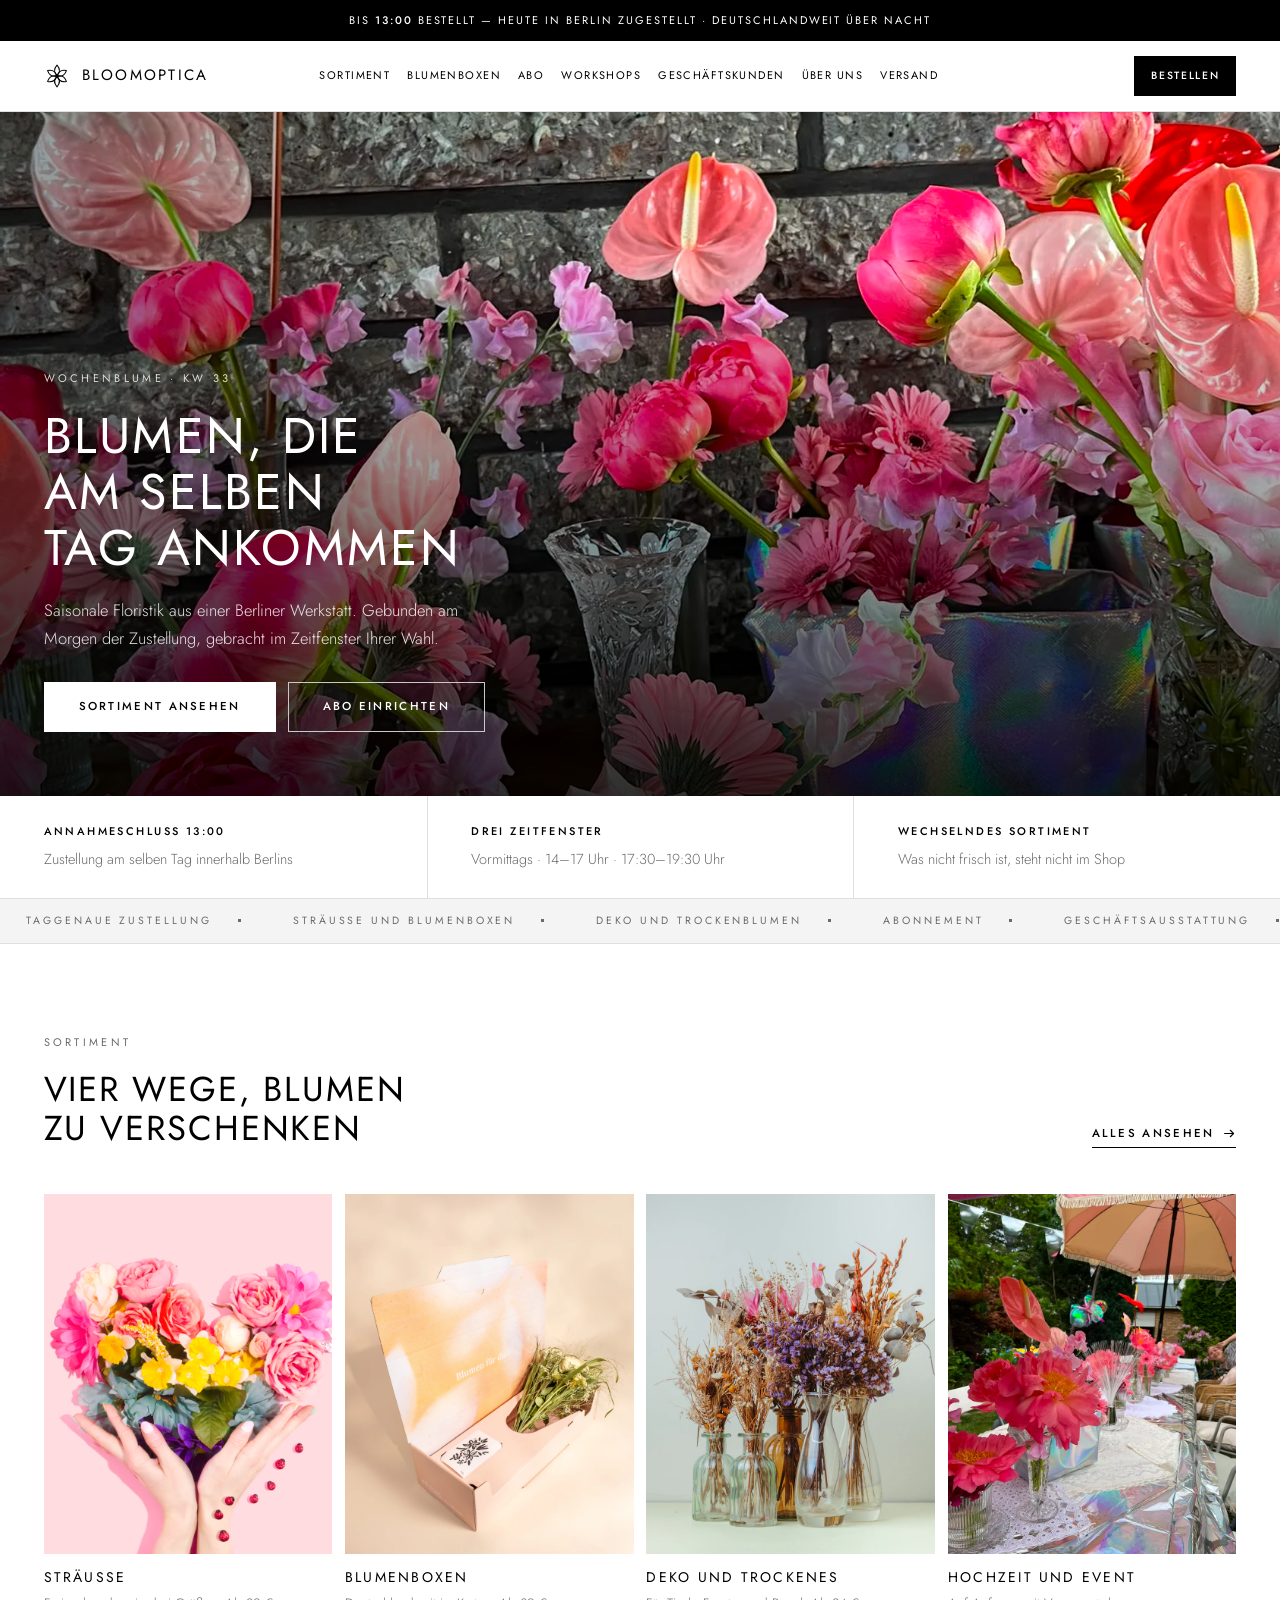
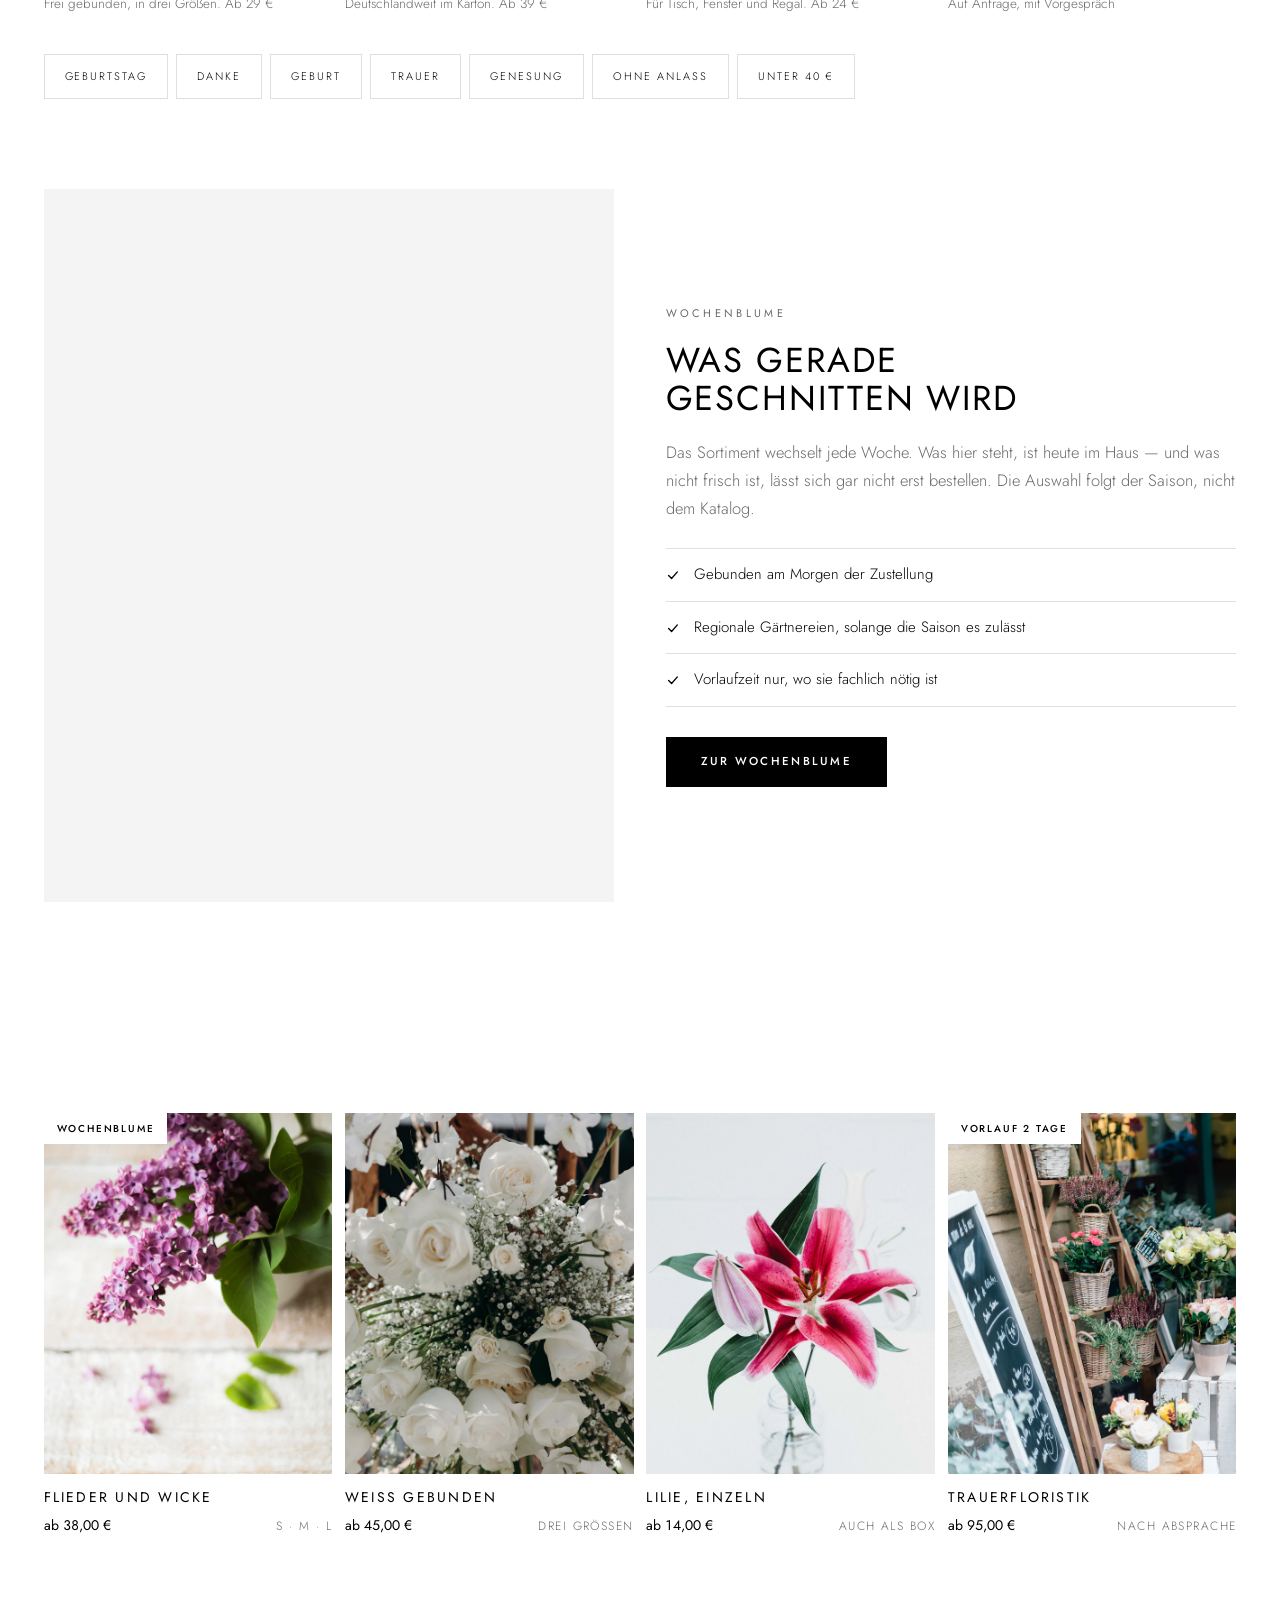
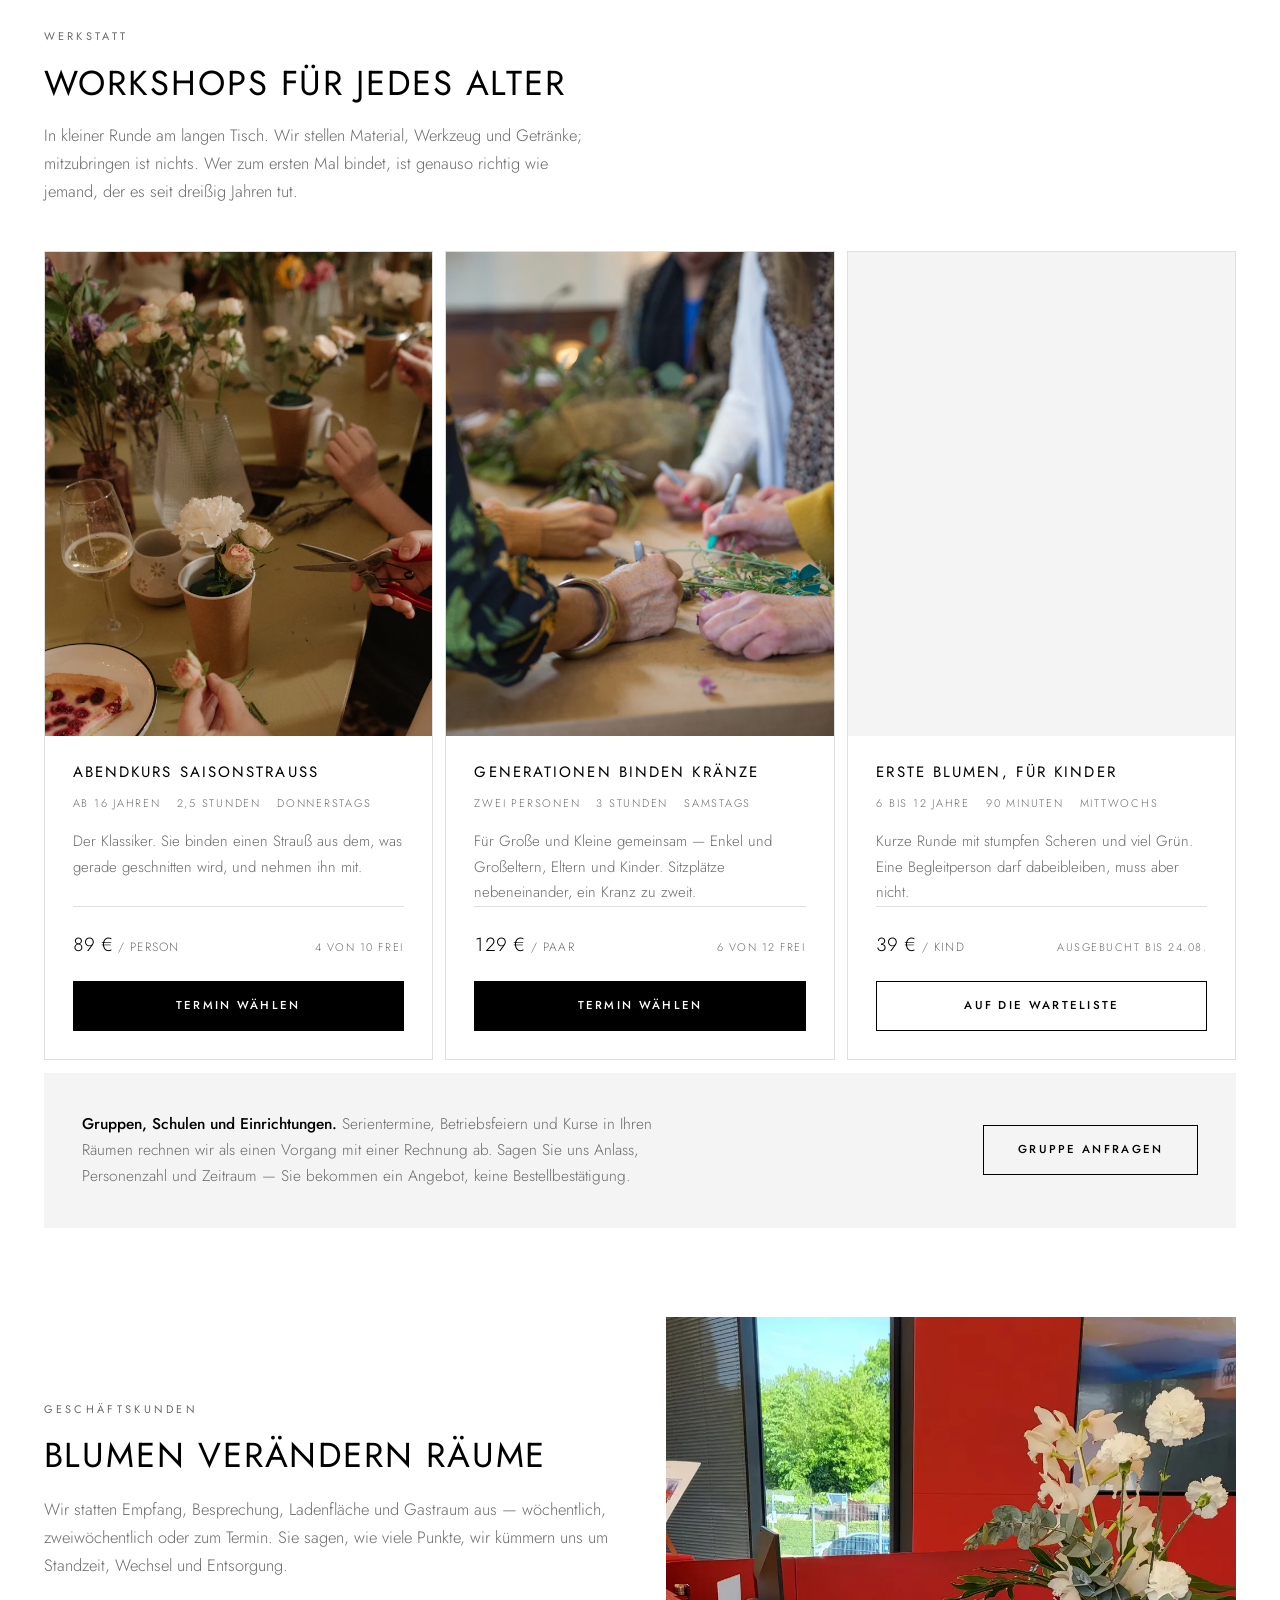
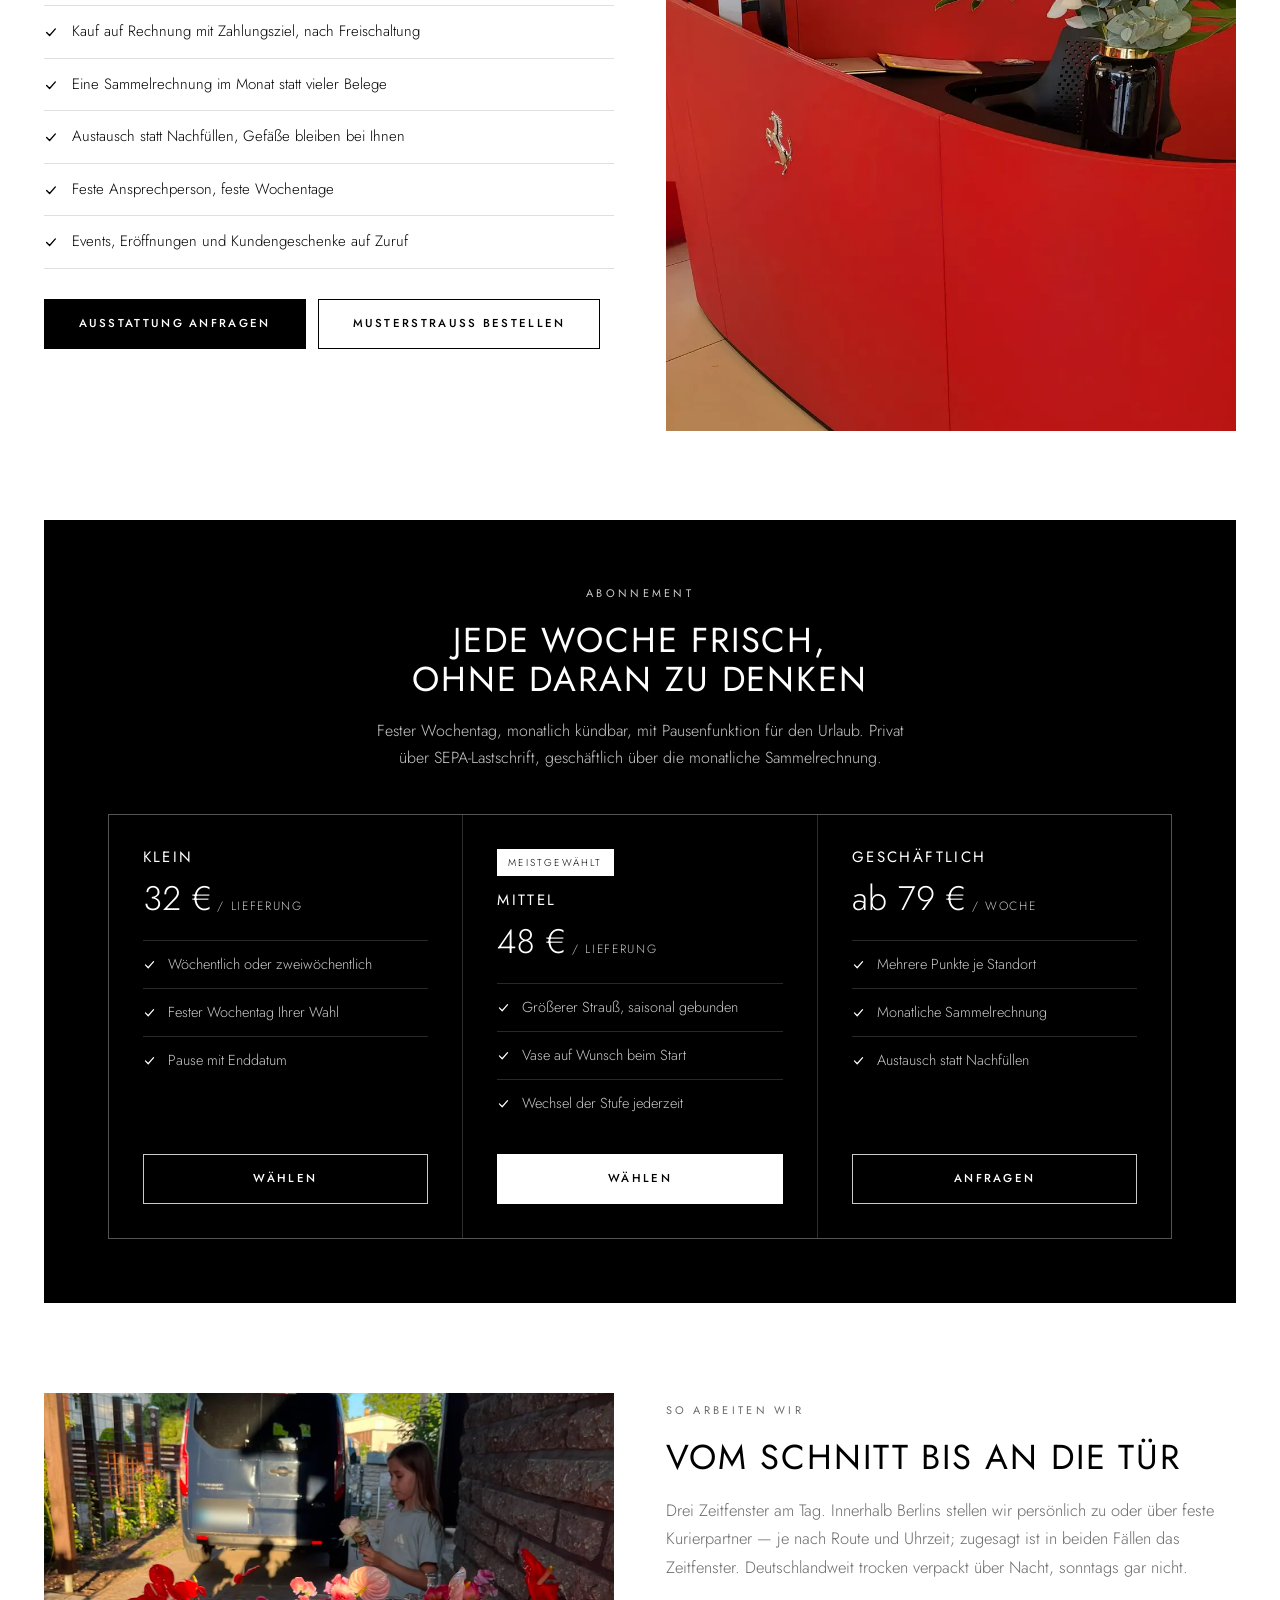
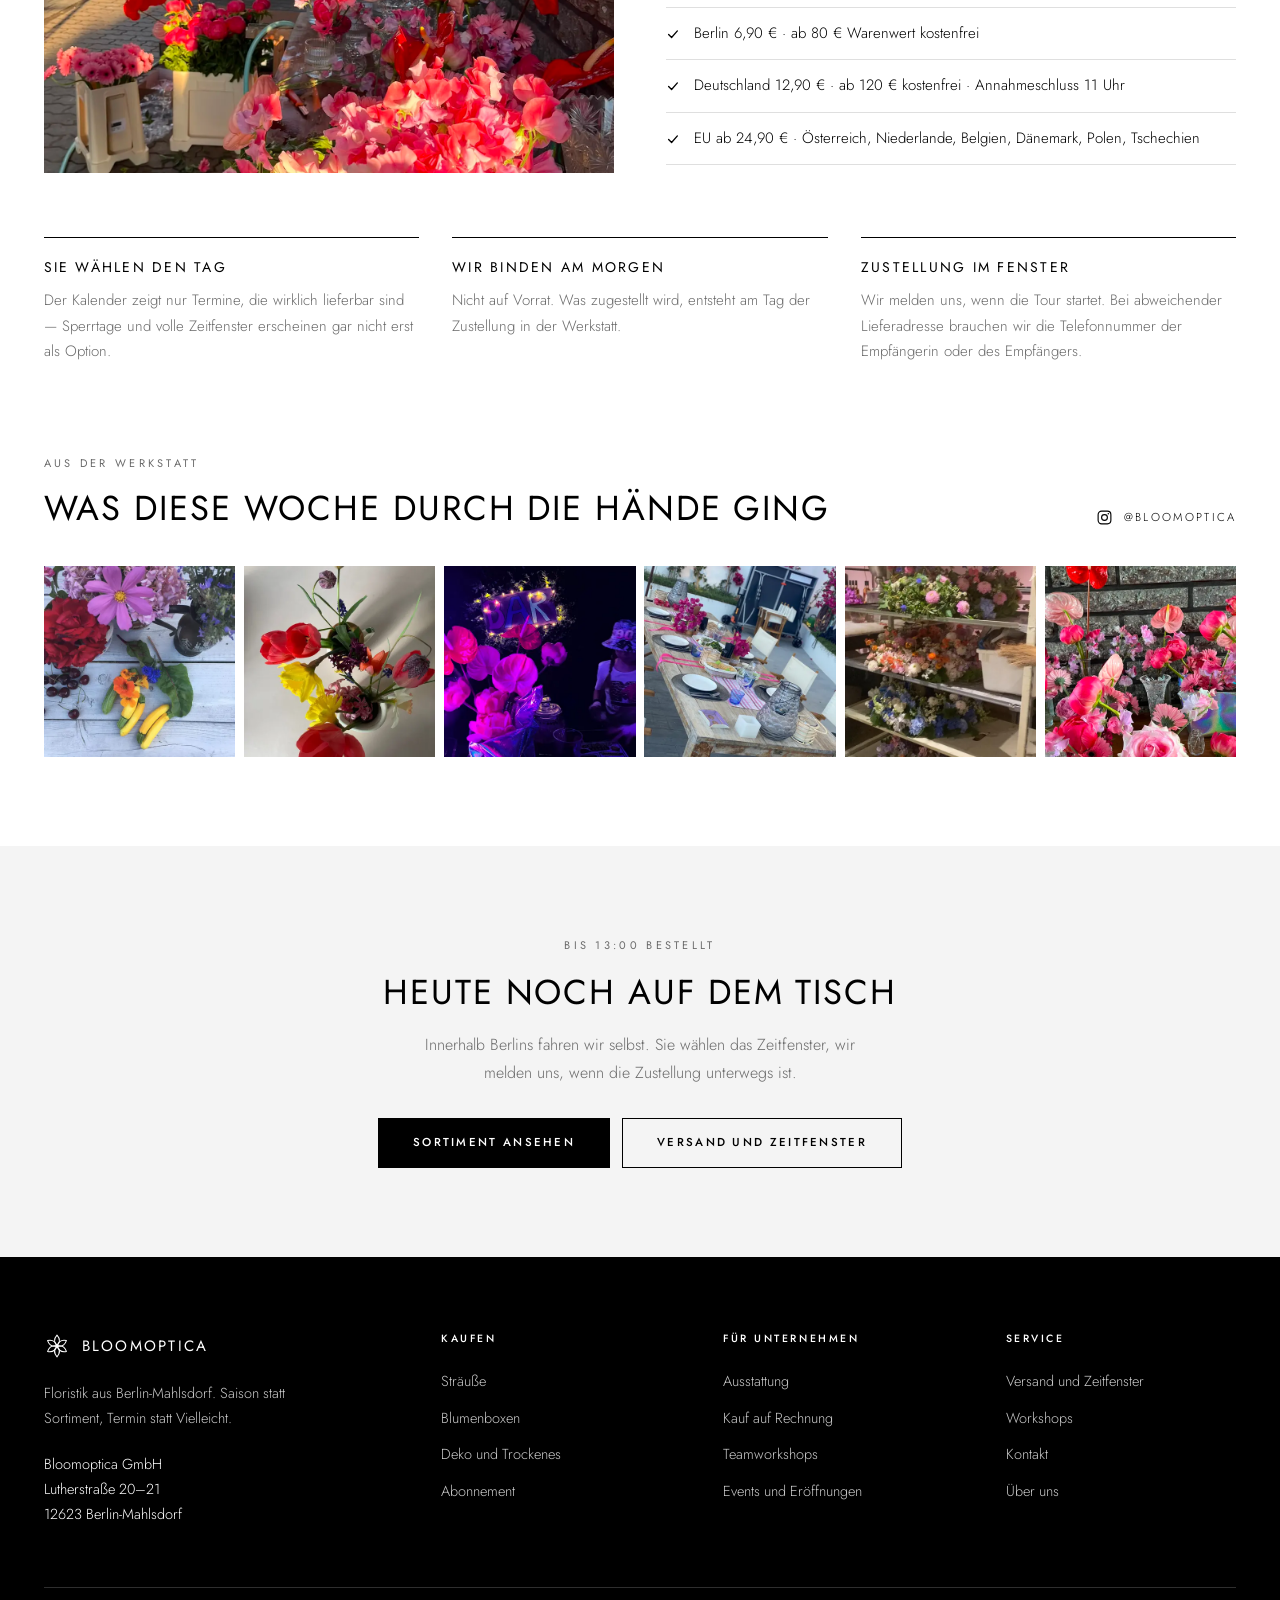
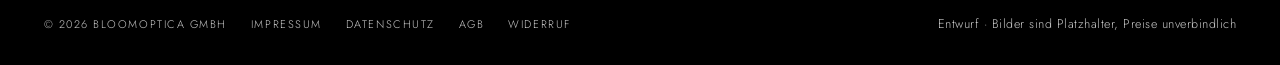
==== index.html @ 64c5e333 "Bloomoptica — Gestaltungsentwurf der Website" ====
<!doctype html>
<html lang="de" class="no-js">
<head>
<meta charset="utf-8">
<meta name="viewport" content="width=device-width, initial-scale=1">
<title>BLOOMOPTICA — Floristik aus Berlin, taggenau zugestellt</title>
<meta name="description" content="Saisonale Floristik aus Berlin. Bis 13:00 bestellt, heute zugestellt. Sträuße, Blumenboxen, Deko, Abonnements, Ausstattung für Geschäftskunden und Workshops für jedes Alter.">
<meta name="theme-color" content="#000000">

<!-- Schrift selbst gehostet, kein Google-CDN (DSGVO). Jost steht stellvertretend
     fuer 'Brown' (Lineto), die Hausschrift von FLOWERBX - siehe fonts/fonts.css. -->
<link rel="preload" as="font" type="font/woff2" href="fonts/jost-latin.woff2" crossorigin>
<link rel="stylesheet" href="fonts/fonts.css">
<link rel="preload" as="image" href="bilder/hero-wide.webp">

<link rel="stylesheet" href="stil.css">
</head>
<body>
<script>document.documentElement.className="js"</script>

<a class="skip" href="#main">Zum Inhalt springen</a>

<!-- Logo: Rosette aus sechs Blaettern — Bluete und Objektivblende zugleich.
     Mit dem Namen Bloomoptica traegt die Doppeldeutung wieder: bloom + optica. -->
<svg width="0" height="0" style="position:absolute" aria-hidden="true" focusable="false">
  <symbol id="mark" viewBox="0 0 48 48">
    <g fill="none" stroke="currentColor" stroke-width="1.9" stroke-linejoin="round">
      <path d="M24 24C18.4 17.6 18.4 10.2 24 4c5.6 6.2 5.6 13.6 0 20Z"/>
      <path d="M24 24C18.4 17.6 18.4 10.2 24 4c5.6 6.2 5.6 13.6 0 20Z" transform="rotate(60 24 24)"/>
      <path d="M24 24C18.4 17.6 18.4 10.2 24 4c5.6 6.2 5.6 13.6 0 20Z" transform="rotate(120 24 24)"/>
      <path d="M24 24C18.4 17.6 18.4 10.2 24 4c5.6 6.2 5.6 13.6 0 20Z" transform="rotate(180 24 24)"/>
      <path d="M24 24C18.4 17.6 18.4 10.2 24 4c5.6 6.2 5.6 13.6 0 20Z" transform="rotate(240 24 24)"/>
      <path d="M24 24C18.4 17.6 18.4 10.2 24 4c5.6 6.2 5.6 13.6 0 20Z" transform="rotate(300 24 24)"/>
    </g>
    <circle cx="24" cy="24" r="3.2" fill="currentColor"/>
  </symbol>
  <symbol id="arr" viewBox="0 0 16 16"><path d="M2 8h11M9 4l4 4-4 4" fill="none" stroke="currentColor" stroke-width="1.4" stroke-linecap="round" stroke-linejoin="round"/></symbol>
  <symbol id="chk" viewBox="0 0 16 16"><path d="M3 8.5 6.4 12 13 4.5" fill="none" stroke="currentColor" stroke-width="1.5" stroke-linecap="round" stroke-linejoin="round"/></symbol>
  <symbol id="ig" viewBox="0 0 24 24"><rect x="3" y="3" width="18" height="18" rx="5" fill="none" stroke="currentColor" stroke-width="1.6"/><circle cx="12" cy="12" r="4.1" fill="none" stroke="currentColor" stroke-width="1.6"/><circle cx="17.4" cy="6.6" r="1.1" fill="currentColor"/></symbol>
</svg>

<!-- ========================= Kopfzeile ========================= -->
<div class="promo">Bis <b>13:00</b> bestellt — heute in Berlin zugestellt · Deutschlandweit über Nacht</div>

<header class="nav">
  <div class="nav-inner">
    <a class="logo" href="#" aria-label="Bloomoptica, zur Startseite">
      <svg aria-hidden="true"><use href="#mark"></use></svg>
      <span class="word">Bloomoptica</span>
    </a>
    <nav class="nav-links" aria-label="Hauptnavigation">
      <a href="#sortiment">Sortiment</a>
      <a href="#boxen">Blumenboxen</a>
      <a href="#abo">Abo</a>
      <a href="#workshops">Workshops</a>
      <a href="#geschaeft">Geschäftskunden</a>
      <a href="ueber-uns.html">Über uns</a>
      <a href="#versand">Versand</a>
    </nav>
    <div class="nav-right">
      <a class="btn" href="#sortiment">Bestellen</a>
    </div>
    <button class="burger" id="burger" aria-label="Menü öffnen" aria-expanded="false" aria-controls="sheet">
      <span></span>
    </button>
  </div>

  <div class="sheet" id="sheet" data-open="false">
    <a href="#sortiment">Sortiment</a>
    <a href="#boxen">Blumenboxen</a>
    <a href="#abo">Abo</a>
    <a href="#workshops">Workshops</a>
    <a href="#geschaeft">Geschäftskunden</a>
    <a href="ueber-uns.html">Über uns</a>
    <a href="#versand">Versand</a>
    <a class="btn" href="#sortiment">Bestellen</a>
  </div>
</header>

<main id="main">

  <!-- ========================= Hero ========================= -->
  <section class="hero">
    <div class="frame">
      <img src="bilder/hero-wide.webp" width="1536" height="848" fetchpriority="high" decoding="async"
           alt="Ranunkeln, Anthurien und Wicken in Rosa und Rot vor einer schwarzen Klinkerwand">
      <span class="scrim"></span>
      <div class="inner">
        <span class="eyebrow" data-seq style="--d:0ms">Wochenblume · KW 33</span>
        <h1 data-seq style="--d:60ms">Blumen, die am selben Tag ankommen</h1>
        <p data-seq style="--d:120ms">
          Saisonale Floristik aus einer Berliner Werkstatt. Gebunden am Morgen der Zustellung,
          gebracht im Zeitfenster Ihrer Wahl.
        </p>
        <div class="cta" data-seq style="--d:180ms">
          <a class="btn btn-onImage" href="#sortiment">Sortiment ansehen</a>
          <a class="btn btn-onDark" href="#abo">Abo einrichten</a>
        </div>
      </div>
    </div>

    <div class="hero-facts">
      <div><b>Annahmeschluss 13:00</b><span>Zustellung am selben Tag innerhalb Berlins</span></div>
      <div><b>Drei Zeitfenster</b><span>Vormittags · 14–17 Uhr · 17:30–19:30 Uhr</span></div>
      <div><b>Wechselndes Sortiment</b><span>Was nicht frisch ist, steht nicht im Shop</span></div>
    </div>
  </section>

  <!-- ========================= Laufband ========================= -->
  <div class="ticker" aria-hidden="true">
    <div class="ticker-track">
      <div>
        <span>Taggenaue Zustellung</span><span>Sträuße und Blumenboxen</span><span>Deko und Trockenblumen</span>
        <span>Abonnement</span><span>Geschäftsausstattung</span><span>Workshops für jedes Alter</span>
      </div>
      <div>
        <span>Taggenaue Zustellung</span><span>Sträuße und Blumenboxen</span><span>Deko und Trockenblumen</span>
        <span>Abonnement</span><span>Geschäftsausstattung</span><span>Workshops für jedes Alter</span>
      </div>
    </div>
  </div>

  <!-- ========================= Kategorien ========================= -->
  <section class="sec" id="sortiment">
    <div class="wrap">
      <div class="head-row">
        <div class="sec-head" data-reveal>
          <span class="eyebrow">Sortiment</span>
          <h2>Vier Wege, Blumen zu verschenken</h2>
        </div>
        <a class="link-u" href="#sortiment" data-reveal>Alles ansehen <svg aria-hidden="true"><use href="#arr"></use></svg></a>
      </div>

      <div class="kats">
        <a class="kat" href="#sortiment" data-reveal>
          <span class="shot">
            <img src="bilder/kat-strauss.webp" width="760" height="950" loading="lazy" decoding="async"
                 alt="Strauß aus zarten Pfingstrosen in einer Vase auf einem Holztisch">
            <span class="veil"></span>
          </span>
          <h3>Sträuße</h3>
          <p>Frei gebunden, in drei Größen. Ab 29 €</p>
        </a>

        <a class="kat" href="#boxen" data-reveal>
          <span class="shot">
            <img src="bilder/kat-box.webp" width="760" height="950" loading="lazy" decoding="async"
                 alt="Geöffnete Versandbox mit Blumen und beiliegender Karte">
            <span class="veil"></span>
          </span>
          <h3>Blumenboxen</h3>
          <p>Deutschlandweit im Karton. Ab 39 €</p>
        </a>

        <a class="kat" href="#sortiment" data-reveal>
          <span class="shot">
            <img src="bilder/kat-deko.webp" width="760" height="950" loading="lazy" decoding="async"
                 alt="Mehrere Glasvasen mit Trockenblumen nebeneinander">
            <span class="veil"></span>
          </span>
          <h3>Deko und Trockenes</h3>
          <p>Für Tisch, Fenster und Regal. Ab 24 €</p>
        </a>

        <a class="kat" href="#geschaeft" data-reveal>
          <span class="shot">
            <img src="bilder/kat-hochzeit.webp" width="760" height="950" loading="lazy" decoding="async"
                 alt="Gedeckte Gartentafel mit rosa Blüten in Gläsern unter einem Sonnenschirm">
            <span class="veil"></span>
          </span>
          <h3>Hochzeit und Event</h3>
          <p>Auf Anfrage, mit Vorgespräch</p>
        </a>
      </div>

      <div class="anlass" data-reveal>
        <a href="#sortiment">Geburtstag</a>
        <a href="#sortiment">Danke</a>
        <a href="#sortiment">Geburt</a>
        <a href="#sortiment">Trauer</a>
        <a href="#sortiment">Genesung</a>
        <a href="#sortiment">Ohne Anlass</a>
        <a href="#sortiment">Unter 40 €</a>
      </div>
    </div>
  </section>

  <!-- ========================= Wochenblume ========================= -->
  <section class="sec" style="padding-top:0">
    <div class="wrap">
      <div class="split">
        <div class="split-media" data-reveal>
          <span class="shot">
            <img src="bilder/wochenblume.webp" width="1000" height="1250" loading="lazy" decoding="async"
                 alt="Weiße und rosa Pfingstrosen aus der Nähe">
          </span>
        </div>
        <div data-reveal>
          <span class="eyebrow">Wochenblume</span>
          <h2>Was gerade geschnitten wird</h2>
          <p class="body">
            Das Sortiment wechselt jede Woche. Was hier steht, ist heute im Haus — und was
            nicht frisch ist, lässt sich gar nicht erst bestellen. Die Auswahl folgt der Saison,
            nicht dem Katalog.
          </p>
          <ul class="ticks">
            <li><svg aria-hidden="true"><use href="#chk"></use></svg> Gebunden am Morgen der Zustellung</li>
            <li><svg aria-hidden="true"><use href="#chk"></use></svg> Regionale Gärtnereien, solange die Saison es zulässt</li>
            <li><svg aria-hidden="true"><use href="#chk"></use></svg> Vorlaufzeit nur, wo sie fachlich nötig ist</li>
          </ul>
          <div class="cta"><a class="btn" href="#sortiment">Zur Wochenblume</a></div>
        </div>
      </div>
    </div>
  </section>

  <!-- ========================= Auswahl ========================= -->
  <section class="sec" id="boxen" style="padding-top:0">
    <div class="wrap">
      <div class="head-row">
        <div class="sec-head" data-reveal>
          <span class="eyebrow">Diese Woche im Haus</span>
          <h2>Eine Auswahl</h2>
        </div>
        <a class="link-u" href="#sortiment" data-reveal>Ganzes Sortiment <svg aria-hidden="true"><use href="#arr"></use></svg></a>
      </div>

      <div class="grid4">
        <a class="prod" href="#sortiment" data-reveal>
          <span class="shot">
            <img src="bilder/prod-flieder.webp" width="640" height="800" loading="lazy" decoding="async"
                 alt="Violetter Flieder auf hellem Holz">
            <span class="veil"></span><span class="flag">Wochenblume</span>
          </span>
          <h3>Flieder und Wicke</h3>
          <div class="row"><span class="price">ab 38,00 €</span><span class="note">S · M · L</span></div>
        </a>

        <a class="prod" href="#sortiment" data-reveal>
          <span class="shot">
            <img src="bilder/prod-weiss.webp" width="640" height="800" loading="lazy" decoding="async"
                 alt="Weiße Rosen mit Schleierkraut">
            <span class="veil"></span>
          </span>
          <h3>Weiß gebunden</h3>
          <div class="row"><span class="price">ab 45,00 €</span><span class="note">Drei Größen</span></div>
        </a>

        <a class="prod" href="#sortiment" data-reveal>
          <span class="shot">
            <img src="bilder/prod-lilie.webp" width="640" height="800" loading="lazy" decoding="async"
                 alt="Rosa Lilie in einer schlichten Glasvase">
            <span class="veil"></span>
          </span>
          <h3>Lilie, einzeln</h3>
          <div class="row"><span class="price">ab 14,00 €</span><span class="note">Auch als Box</span></div>
        </a>

        <a class="prod" href="#sortiment" data-reveal>
          <span class="shot">
            <img src="bilder/prod-orchidee.webp" width="640" height="800" loading="lazy" decoding="async"
                 alt="Weiße Orchideenblüten vor hellem Grund">
            <span class="veil"></span><span class="flag">Vorlauf 2 Tage</span>
          </span>
          <h3>Trauerfloristik</h3>
          <div class="row"><span class="price">ab 95,00 €</span><span class="note">Nach Absprache</span></div>
        </a>
      </div>
    </div>
  </section>

  <!-- ========================= Workshops ========================= -->
  <section class="sec" id="workshops" style="padding-top:0">
    <div class="wrap">
      <div class="sec-head" data-reveal style="margin-bottom:clamp(28px,3.6vw,46px)">
        <span class="eyebrow">Werkstatt</span>
        <h2>Workshops für jedes Alter</h2>
        <p class="lede">In kleiner Runde am langen Tisch. Wir stellen Material, Werkzeug und Getränke;
          mitzubringen ist nichts. Wer zum ersten Mal bindet, ist genauso richtig wie jemand,
          der es seit dreißig Jahren tut.</p>
      </div>

      <div class="kurse">
        <article class="kurs" data-reveal>
          <span class="shot">
            <img src="bilder/kurs-abend.webp" width="700" height="875" loading="lazy" decoding="async"
                 alt="Menschen binden gemeinsam an einem langen Tisch Blumen">
          </span>
          <div class="in">
            <h3>Abendkurs Saisonstrauß</h3>
            <div class="meta"><span>Ab 16 Jahren</span><span>2,5 Stunden</span><span>Donnerstags</span></div>
            <p>Der Klassiker. Sie binden einen Strauß aus dem, was gerade geschnitten wird, und nehmen ihn mit.</p>
            <div class="foot">
              <span class="price">89 €<small> / Person</small></span>
              <span class="seats">4 von 10 frei</span>
            </div>
            <a class="btn" href="#workshops">Termin wählen</a>
          </div>
        </article>

        <article class="kurs" data-reveal>
          <span class="shot">
            <img src="bilder/kurs-generationen.webp" width="700" height="875" loading="lazy" decoding="async"
                 alt="Hände mehrerer Generationen binden gemeinsam einen Kranz">
          </span>
          <div class="in">
            <h3>Generationen binden Kränze</h3>
            <div class="meta"><span>Zwei Personen</span><span>3 Stunden</span><span>Samstags</span></div>
            <p>Für Große und Kleine gemeinsam — Enkel und Großeltern, Eltern und Kinder. Sitzplätze nebeneinander, ein Kranz zu zweit.</p>
            <div class="foot">
              <span class="price">129 €<small> / Paar</small></span>
              <span class="seats">6 von 12 frei</span>
            </div>
            <a class="btn" href="#workshops">Termin wählen</a>
          </div>
        </article>

        <article class="kurs" data-reveal>
          <span class="shot">
            <img src="bilder/kurs-basis.webp" width="700" height="875" loading="lazy" decoding="async"
                 alt="Zwei Kinder knien im Beet und halten selbst gepflückte Tulpen in die Kamera">
          </span>
          <div class="in">
            <h3>Erste Blumen, für Kinder</h3>
            <div class="meta"><span>6 bis 12 Jahre</span><span>90 Minuten</span><span>Mittwochs</span></div>
            <p>Kurze Runde mit stumpfen Scheren und viel Grün. Eine Begleitperson darf dabeibleiben, muss aber nicht.</p>
            <div class="foot">
              <span class="price">39 €<small> / Kind</small></span>
              <span class="seats">Ausgebucht bis 24.08.</span>
            </div>
            <a class="btn btn-line" href="#workshops">Auf die Warteliste</a>
          </div>
        </article>
      </div>

      <div class="hinweis" data-reveal>
        <p><b>Gruppen, Schulen und Einrichtungen.</b> Serientermine, Betriebsfeiern und Kurse in
          Ihren Räumen rechnen wir als einen Vorgang mit einer Rechnung ab. Sagen Sie uns Anlass,
          Personenzahl und Zeitraum — Sie bekommen ein Angebot, keine Bestellbestätigung.</p>
        <a class="btn btn-line" href="#geschaeft">Gruppe anfragen</a>
      </div>
    </div>
  </section>

  <!-- ========================= Geschäftskunden ========================= -->
  <section class="sec" id="geschaeft" style="padding-top:0">
    <div class="wrap">
      <div class="split flip">
        <div class="split-media" data-reveal>
          <span class="shot">
            <img src="bilder/business.webp" width="1000" height="1250" loading="lazy" decoding="async"
                 alt="Weiße Orchideen und Nelken mit Eukalyptus in dunkler Vase auf dem roten Empfangstresen eines Ferrari-Autohauses">
          </span>
        </div>
        <div data-reveal>
          <span class="eyebrow">Geschäftskunden</span>
          <h2>Blumen verändern Räume</h2>
          <p class="body">
            Wir statten Empfang, Besprechung, Ladenfläche und Gastraum aus — wöchentlich,
            zweiwöchentlich oder zum Termin. Sie sagen, wie viele Punkte, wir kümmern uns um
            Standzeit, Wechsel und Entsorgung.
          </p>
          <ul class="ticks">
            <li><svg aria-hidden="true"><use href="#chk"></use></svg> Kauf auf Rechnung mit Zahlungsziel, nach Freischaltung</li>
            <li><svg aria-hidden="true"><use href="#chk"></use></svg> Eine Sammelrechnung im Monat statt vieler Belege</li>
            <li><svg aria-hidden="true"><use href="#chk"></use></svg> Austausch statt Nachfüllen, Gefäße bleiben bei Ihnen</li>
            <li><svg aria-hidden="true"><use href="#chk"></use></svg> Feste Ansprechperson, feste Wochentage</li>
            <li><svg aria-hidden="true"><use href="#chk"></use></svg> Events, Eröffnungen und Kundengeschenke auf Zuruf</li>
          </ul>
          <div class="cta">
            <a class="btn" href="#geschaeft">Ausstattung anfragen</a>
            <a class="btn btn-line" href="#geschaeft">Musterstrauß bestellen</a>
          </div>
        </div>
      </div>
    </div>
  </section>

  <!-- ========================= Abo ========================= -->
  <section class="sec" id="abo" style="padding-top:0">
    <div class="wrap">
      <div class="dark" data-reveal>
        <div class="sec-head center">
          <span class="eyebrow">Abonnement</span>
          <h2>Jede Woche frisch, ohne daran zu denken</h2>
          <p>Fester Wochentag, monatlich kündbar, mit Pausenfunktion für den Urlaub.
            Privat über SEPA-Lastschrift, geschäftlich über die monatliche Sammelrechnung.</p>
        </div>

        <div class="tiers">
          <div class="tier">
            <h3>Klein</h3>
            <div class="amt">32 €<small> / Lieferung</small></div>
            <ul>
              <li><svg aria-hidden="true"><use href="#chk"></use></svg> Wöchentlich oder zweiwöchentlich</li>
              <li><svg aria-hidden="true"><use href="#chk"></use></svg> Fester Wochentag Ihrer Wahl</li>
              <li><svg aria-hidden="true"><use href="#chk"></use></svg> Pause mit Enddatum</li>
            </ul>
            <a class="btn btn-onDark" href="#abo">Wählen</a>
          </div>

          <div class="tier">
            <span class="badge">Meistgewählt</span>
            <h3>Mittel</h3>
            <div class="amt">48 €<small> / Lieferung</small></div>
            <ul>
              <li><svg aria-hidden="true"><use href="#chk"></use></svg> Größerer Strauß, saisonal gebunden</li>
              <li><svg aria-hidden="true"><use href="#chk"></use></svg> Vase auf Wunsch beim Start</li>
              <li><svg aria-hidden="true"><use href="#chk"></use></svg> Wechsel der Stufe jederzeit</li>
            </ul>
            <a class="btn btn-onImage" href="#abo">Wählen</a>
          </div>

          <div class="tier">
            <h3>Geschäftlich</h3>
            <div class="amt">ab 79 €<small> / Woche</small></div>
            <ul>
              <li><svg aria-hidden="true"><use href="#chk"></use></svg> Mehrere Punkte je Standort</li>
              <li><svg aria-hidden="true"><use href="#chk"></use></svg> Monatliche Sammelrechnung</li>
              <li><svg aria-hidden="true"><use href="#chk"></use></svg> Austausch statt Nachfüllen</li>
            </ul>
            <a class="btn btn-onDark" href="#geschaeft">Anfragen</a>
          </div>
        </div>
      </div>
    </div>
  </section>

  <!-- ========================= Ablauf ========================= -->
  <section class="sec" id="versand" style="padding-top:0">
    <div class="wrap">
      <div class="split">
        <div class="split-media" data-reveal>
          <span class="shot wide">
            <img src="bilder/werkstatt.webp" width="1400" height="933" loading="lazy" decoding="async"
                 alt="Wicken, Anthurien und Gerbera stehen zum Beladen bereit, dahinter der Lieferwagen">
          </span>
        </div>
        <div data-reveal>
          <span class="eyebrow">So arbeiten wir</span>
          <h2>Vom Schnitt bis an die Tür</h2>
          <p class="body">Drei Zeitfenster am Tag. Innerhalb Berlins stellen wir persönlich zu
            oder über feste Kurierpartner — je nach Route und Uhrzeit; zugesagt ist in beiden
            Fällen das Zeitfenster. Deutschlandweit trocken verpackt über Nacht, sonntags gar nicht.</p>
          <ul class="ticks">
            <li><svg aria-hidden="true"><use href="#chk"></use></svg> Berlin 6,90 € · ab 80 € Warenwert kostenfrei</li>
            <li><svg aria-hidden="true"><use href="#chk"></use></svg> Deutschland 12,90 € · ab 120 € kostenfrei · Annahmeschluss 11 Uhr</li>
            <li><svg aria-hidden="true"><use href="#chk"></use></svg> EU ab 24,90 € · Österreich, Niederlande, Belgien, Dänemark, Polen, Tschechien</li>
          </ul>
        </div>
      </div>

      <div class="steps">
        <div class="step" data-reveal>
          <h3>Sie wählen den Tag</h3>
          <p>Der Kalender zeigt nur Termine, die wirklich lieferbar sind — Sperrtage und volle
            Zeitfenster erscheinen gar nicht erst als Option.</p>
        </div>
        <div class="step" data-reveal>
          <h3>Wir binden am Morgen</h3>
          <p>Nicht auf Vorrat. Was zugestellt wird, entsteht am Tag der Zustellung in der Werkstatt.</p>
        </div>
        <div class="step" data-reveal>
          <h3>Zustellung im Fenster</h3>
          <p>Wir melden uns, wenn die Tour startet. Bei abweichender Lieferadresse brauchen wir
            die Telefonnummer der Empfängerin oder des Empfängers.</p>
        </div>
      </div>
    </div>
  </section>

  <!-- ========================= Social ========================= -->
  <section class="sec" style="padding-top:0">
    <div class="wrap">
      <div class="ig" data-reveal>
        <div>
          <span class="eyebrow">Aus der Werkstatt</span>
          <h2 style="margin-top:16px">Was diese Woche durch die Hände ging</h2>
        </div>
        <a class="handle" href="#"><svg aria-hidden="true"><use href="#ig"></use></svg> @bloomoptica</a>
      </div>

      <div class="social-grid" data-reveal>
        <a href="#"><span class="shot sq"><img src="bilder/social-1.webp" width="480" height="480" loading="lazy" decoding="async" alt="Blüten, Kirschen und Gemüse aus dem Garten auf weißen Holzdielen"><span class="veil"></span></span></a>
        <a href="#"><span class="shot sq"><img src="bilder/social-2.webp" width="480" height="480" loading="lazy" decoding="async" alt="Frühlingsstrauß aus Tulpen, Narzissen und Hyazinthen in weißer Vase"><span class="veil"></span></span></a>
        <a href="#"><span class="shot sq"><img src="bilder/social-3.webp" width="480" height="480" loading="lazy" decoding="async" alt="Anthurien im farbigen Licht einer abendlichen Veranstaltung"><span class="veil"></span></span></a>
        <a href="#"><span class="shot sq"><img src="bilder/social-4.webp" width="480" height="480" loading="lazy" decoding="async" alt="Gedeckte Tafel im Freien mit Bougainvillea und Windlichtern"><span class="veil"></span></span></a>
        <a href="#"><span class="shot sq"><img src="bilder/social-5.webp" width="480" height="480" loading="lazy" decoding="async" alt="Fertige Gestecke auf den Regalen der Werkstatt"><span class="veil"></span></span></a>
        <a href="#"><span class="shot sq"><img src="bilder/social-6.webp" width="480" height="480" loading="lazy" decoding="async" alt="Rosa Ranunkeln und Gerbera vor schwarzer Klinkerwand"><span class="veil"></span></span></a>
      </div>
    </div>
  </section>

  <!-- ========================= Abschluss ========================= -->
  <div class="band" data-reveal>
    <span class="eyebrow">Bis 13:00 bestellt</span>
    <h2 style="margin-top:18px">Heute noch auf dem Tisch</h2>
    <p>Innerhalb Berlins fahren wir selbst. Sie wählen das Zeitfenster, wir melden uns,
      wenn die Zustellung unterwegs ist.</p>
    <div class="cta">
      <a class="btn" href="#sortiment">Sortiment ansehen</a>
      <a class="btn btn-line" href="#versand">Versand und Zeitfenster</a>
    </div>
  </div>
</main>

<!-- ========================= Fusszeile ========================= -->
<footer id="kontakt">
  <div class="wrap">
    <div class="f-top">
      <div>
        <a class="logo" href="#" aria-label="Bloomoptica, zur Startseite">
          <svg aria-hidden="true"><use href="#mark"></use></svg>
          <span class="word">Bloomoptica</span>
        </a>
        <p>Floristik aus Berlin-Mahlsdorf. Saison statt Sortiment, Termin statt Vielleicht.</p>
        <address>
          Bloomoptica GmbH<br>
          Lutherstraße 20–21<br>
          12623 Berlin-Mahlsdorf
        </address>
      </div>

      <div class="f-col">
        <h4>Kaufen</h4>
        <a href="#sortiment">Sträuße</a>
        <a href="#boxen">Blumenboxen</a>
        <a href="#sortiment">Deko und Trockenes</a>
        <a href="#abo">Abonnement</a>
      </div>

      <div class="f-col">
        <h4>Für Unternehmen</h4>
        <a href="#geschaeft">Ausstattung</a>
        <a href="#geschaeft">Kauf auf Rechnung</a>
        <a href="#workshops">Teamworkshops</a>
        <a href="#geschaeft">Events und Eröffnungen</a>
      </div>

      <div class="f-col">
        <h4>Service</h4>
        <a href="#versand">Versand und Zeitfenster</a>
        <a href="#workshops">Workshops</a>
        <a href="#kontakt">Kontakt</a>
        <a href="ueber-uns.html">Über uns</a>
      </div>
    </div>

    <div class="f-bot">
      <span>© 2026 Bloomoptica GmbH</span>
      <a href="#">Impressum</a>
      <a href="#">Datenschutz</a>
      <a href="#">AGB</a>
      <a href="#">Widerruf</a>
      <span class="sp">Entwurf · Bilder sind Platzhalter, Preise unverbindlich</span>
    </div>
  </div>
</footer>

<script src="seite.js"></script>
</body>
</html>
---- fonts/fonts.css ----
/* Selbst gehostete Schrift - kein Google-CDN (DSGVO).
   Jost steht stellvertretend fuer 'Brown' (Lineto), die Hausschrift von FLOWERBX;
   Brown ist lizenzpflichtig und muesste bei Lineto erworben werden. */
@font-face{
  font-family:'Jost'; font-style:normal; font-weight:300 600; font-display:swap;
  src:url('jost-latin-ext.woff2') format('woff2');
  unicode-range:U+0100-02BA, U+02BD-02C5, U+02C7-02CC, U+02CE-02D7, U+02DD-02FF, U+0304, U+0308, U+0329, U+1D00-1DBF, U+1E00-1E9F, U+1EF2-1EFF, U+2020, U+20A0-20AB, U+20AD-20C0, U+2113, U+2C60-2C7F, U+A720-A7FF;
}
@font-face{
  font-family:'Jost'; font-style:normal; font-weight:300 600; font-display:swap;
  src:url('jost-latin.woff2') format('woff2');
  unicode-range:U+0000-00FF, U+0131, U+0152-0153, U+02BB-02BC, U+02C6, U+02DA, U+02DC, U+0304, U+0308, U+0329, U+2000-206F, U+20AC, U+2122, U+2191, U+2193, U+2212, U+2215, U+FEFF, U+FFFD;
}
---- stil.css ----
/* ============================================================
   Tokens — Formensprache nach FLOWERBX, Grundton auf Schwarz
   gesetzt (FLOWERBX selbst nutzt #211000, ein warmes Braunschwarz).
   ============================================================ */
:root{
  --ink:#000000;        /* Grundton: Schwarz, 21:1 auf Weiss */
  --ink-soft:#6B6B6B;   /* Nebentext, 5,3:1 auf Weiss (AA) */
  --line:#DFDFDF;
  --surface:#F4F4F4;
  --paper:#FFFFFF;
  --onDark:#C9C9C9;

  --sans:'Jost', -apple-system, 'Segoe UI', system-ui, sans-serif;
  --pad:clamp(16px, 3.4vw, 44px);
  --max:1460px;

  --ease:cubic-bezier(0.21, 0.61, 0.35, 1);
  --t-fast:150ms; --t-mid:220ms; --t-slow:300ms;
}

*,*::before,*::after{box-sizing:border-box}
html{-webkit-text-size-adjust:100%; scroll-behavior:smooth}
body{
  margin:0; background:var(--paper); color:var(--ink);
  font-family:var(--sans); font-weight:300; font-size:16px; line-height:1.7;
  -webkit-font-smoothing:antialiased;
}
img{display:block; max-width:100%}
svg{display:block}
a{color:inherit; text-decoration:none}
button{font:inherit; color:inherit; border:0; background:none; cursor:pointer}
p{margin:0}
ul{margin:0; padding:0; list-style:none}

h1,h2,h3,h4{
  margin:0; font-weight:400; line-height:1.12;
  text-transform:uppercase; letter-spacing:.055em; text-wrap:balance;
}
h1{font-size:clamp(29px,4.2vw,50px); letter-spacing:.045em}
h2{font-size:clamp(23px,2.7vw,35px)}

:focus-visible{outline:1.5px solid var(--ink); outline-offset:3px}

.wrap{max-width:var(--max); margin:0 auto; padding-inline:var(--pad)}
.skip{position:absolute; left:-9999px}
.skip:focus{left:12px; top:12px; z-index:200; background:var(--ink); color:#fff; padding:12px 18px}

/* ============================================================
   Bausteine
   ============================================================ */
.eyebrow{
  display:block; font-size:11px; font-weight:400; letter-spacing:.3em;
  text-transform:uppercase; color:var(--ink-soft);
}
.lede{color:var(--ink-soft); font-weight:300; font-size:16.5px; max-width:58ch}

.btn{
  display:inline-flex; align-items:center; justify-content:center;
  min-height:50px; padding:0 34px;
  font-size:11.5px; font-weight:500; letter-spacing:.2em; text-transform:uppercase;
  border:1px solid var(--ink); background:var(--ink); color:#fff;
  transition:background-color var(--t-fast) var(--ease), color var(--t-fast) var(--ease), transform var(--t-fast) var(--ease);
}
.btn-line{background:transparent; color:var(--ink)}
.btn-onImage{border-color:#fff; background:#fff; color:var(--ink)}
.btn-onDark{border-color:var(--onDark); background:transparent; color:#fff}
.btn:active{transform:scale(.985)}

.link-u{
  display:inline-flex; align-items:center; gap:9px; padding-bottom:3px;
  font-size:11.5px; font-weight:500; letter-spacing:.2em; text-transform:uppercase;
  border-bottom:1px solid var(--ink);
}
.link-u svg{width:13px; height:13px; transition:transform var(--t-mid) var(--ease)}

/* Bildflaechen: festes Verhaeltnis -> kein CLS */
.shot{display:block; position:relative; aspect-ratio:4/5; overflow:hidden; background:var(--surface)}
.shot.sq{aspect-ratio:1/1}
.shot.wide{aspect-ratio:3/2}
.shot img{width:100%; height:100%; object-fit:cover; transition:transform 400ms var(--ease)}
.shot .veil{position:absolute; inset:0; background:rgba(0,0,0,.10); opacity:0;
  transition:opacity var(--t-mid) var(--ease)}
.shot .flag{
  position:absolute; left:0; top:0; z-index:2; padding:7px 13px;
  background:var(--paper); color:var(--ink);
  font-size:10px; font-weight:500; letter-spacing:.18em; text-transform:uppercase;
}

/* ============================================================
   Kopfzeile
   ============================================================ */
.promo{
  background:var(--ink); color:#fff; text-align:center; padding:11px 16px;
  font-size:11px; letter-spacing:.18em; text-transform:uppercase; font-weight:400;
}
.promo b{font-weight:500}

.nav{position:sticky; top:0; z-index:100; background:var(--paper); border-bottom:1px solid var(--line)}
.nav-inner{
  max-width:var(--max); margin:0 auto; padding-inline:var(--pad);
  height:70px; display:flex; align-items:center; gap:26px;
}
.nav-links{display:flex; gap:26px; margin-inline:auto}
.nav-links a{
  position:relative; font-size:11.5px; font-weight:400; letter-spacing:.18em;
  text-transform:uppercase; padding-block:6px;
}
.nav-links a::after{
  content:""; position:absolute; left:0; right:0; bottom:0; height:1px; background:var(--ink);
  transform:scaleX(0); transform-origin:left; transition:transform var(--t-mid) var(--ease);
}
.nav-right{display:flex; align-items:center; gap:22px; margin-left:auto}
.nav-right .btn{min-height:40px; padding:0 22px}
.burger{display:none; width:42px; height:42px; align-items:center; justify-content:center; margin-left:auto}
.burger span{display:block; width:19px; height:1px; background:var(--ink); position:relative}
.burger span::before,.burger span::after{content:""; position:absolute; left:0; width:19px; height:1px; background:var(--ink)}
.burger span::before{top:-6px} .burger span::after{top:6px}

/* Wortmarke */
.logo{display:flex; align-items:center; gap:10px; flex:none}
.logo svg{width:26px; height:26px; color:var(--ink)}
.logo .word{
  font-size:17px; font-weight:400; letter-spacing:.2em; text-transform:uppercase;
  color:var(--ink); line-height:1; padding-left:2px; white-space:nowrap;
}

.sheet{
  position:absolute; top:100%; left:0; right:0; z-index:99;
  background:var(--paper); border-bottom:1px solid var(--line);
  padding:8px var(--pad) 22px; display:none; transform-origin:top;
}
.sheet a{display:block; padding:14px 0; border-bottom:1px solid var(--line);
  font-size:12.5px; letter-spacing:.18em; text-transform:uppercase}
.sheet .btn{width:100%; margin-top:18px}
.sheet[data-open="true"]{display:block; animation:sheetIn var(--t-mid) var(--ease) both}
@keyframes sheetIn{from{opacity:0; transform:translateY(-8px)} to{opacity:1; transform:none}}

/* ============================================================
   Hero — vollflaechig, Text im Bild
   ============================================================ */
.hero{position:relative; width:100%}
.hero .frame{position:relative; height:clamp(500px, 76vh, 780px); overflow:hidden; background:var(--surface)}
.hero img{width:100%; height:100%; object-fit:cover; object-position:50% 50%}
/* Zwei Verlaeufe: unten fuer die Textzone, links fuer die Zeilenanfaenge.
   Das Motiv ist sehr hell — ohne das traegt weisse Schrift nicht. */
.hero .scrim{
  position:absolute; inset:0;
  background:
    linear-gradient(to top,   rgba(0,0,0,.80) 0%, rgba(0,0,0,.34) 42%, rgba(0,0,0,0) 76%),
    linear-gradient(to right, rgba(0,0,0,.42) 0%, rgba(0,0,0,0) 52%);
}
.hero .inner{
  position:absolute; inset:auto 0 0; padding:0 var(--pad) clamp(38px,5vw,70px);
  max-width:var(--max); margin-inline:auto; color:#fff;
}
.hero h1{color:#fff; max-width:15ch}
.hero .eyebrow{color:rgba(255,255,255,.82); margin-bottom:20px}
.hero p{margin-top:20px; max-width:46ch; color:rgba(255,255,255,.88); font-size:16.5px}
.hero .cta{display:flex; flex-wrap:wrap; gap:12px; margin-top:30px}
.hero-facts{
  display:grid; grid-template-columns:repeat(3,1fr);
  border-bottom:1px solid var(--line);
}
.hero-facts div{padding:26px var(--pad); border-left:1px solid var(--line)}
.hero-facts div:first-child{border-left:0}
.hero-facts b{display:block; font-size:11px; font-weight:500; letter-spacing:.22em; text-transform:uppercase}
.hero-facts span{display:block; margin-top:7px; font-size:14.5px; color:var(--ink-soft)}

/* ============================================================
   Laufband
   ============================================================ */
.ticker{background:var(--surface); overflow:hidden; padding:13px 0; border-bottom:1px solid var(--line)}
.ticker-track{display:flex; width:max-content; animation:slide 44s linear infinite}
.ticker-track > div{display:flex}
.ticker span{
  padding:0 26px; font-size:10.5px; font-weight:400; letter-spacing:.28em;
  text-transform:uppercase; color:var(--ink-soft); white-space:nowrap;
  display:flex; align-items:center; gap:26px;
}
.ticker span::after{content:""; width:3px; height:3px; background:var(--ink-soft)}
@keyframes slide{from{transform:translateX(0)} to{transform:translateX(-50%)}}

/* ============================================================
   Abschnitte
   ============================================================ */
section{scroll-margin-top:70px}
.sec{padding-block:clamp(56px,7vw,104px)}
.sec-head{max-width:60ch}
.sec-head h2{margin-top:18px}
.sec-head p{margin-top:18px}
.sec-head.center{margin-inline:auto; text-align:center}
.head-row{display:flex; align-items:flex-end; justify-content:space-between; gap:26px;
  flex-wrap:wrap; margin-bottom:clamp(28px,3.6vw,46px)}

/* Kategorien */
.kats{display:grid; grid-template-columns:repeat(4,1fr); gap:clamp(8px,1vw,14px)}
.kat .shot{margin-bottom:16px}
.kat h3{font-size:14px; letter-spacing:.16em}
.kat p{margin-top:7px; font-size:13.5px; color:var(--ink-soft)}

/* Anlaesse */
.anlass{display:flex; flex-wrap:wrap; gap:8px; margin-top:clamp(26px,3vw,40px)}
.anlass a{
  padding:12px 20px; border:1px solid var(--line); font-size:11px;
  letter-spacing:.18em; text-transform:uppercase;
  transition:border-color var(--t-fast) var(--ease), background-color var(--t-fast) var(--ease);
}

/* Split */
.split{display:grid; grid-template-columns:1fr 1fr; gap:clamp(24px,4vw,60px); align-items:center}
.split.flip .split-media{order:2}
.split h2{margin-top:18px}
.split .body{margin-top:20px; color:var(--ink-soft); font-size:16.5px}
.ticks{margin-top:26px; display:grid; gap:0}
.ticks li{display:flex; gap:14px; font-size:15px; padding:13px 0; border-top:1px solid var(--line)}
.ticks li:last-child{border-bottom:1px solid var(--line)}
.ticks svg{width:14px; height:14px; color:var(--ink); flex:none; margin-top:6px}
.split .cta{display:flex; flex-wrap:wrap; gap:12px; margin-top:30px}
.split .body + .body{margin-top:18px}

/* Über uns: Zitat, Werdegang, Standort */
.quote{margin-top:clamp(44px,5vw,76px); border-top:1px solid var(--ink); padding-top:clamp(28px,3vw,42px)}
.quote p{font-size:clamp(20px,2.6vw,31px); line-height:1.34; font-weight:300; max-width:24ch}
.quote footer{margin-top:22px; font-size:11px; letter-spacing:.2em; text-transform:uppercase; color:var(--ink-soft)}
.duo{display:grid; grid-template-columns:1fr 1fr; gap:clamp(28px,4vw,64px); margin-top:clamp(40px,5vw,72px)}
.duo h3{font-size:13px; letter-spacing:.22em; padding-bottom:18px; border-bottom:1px solid var(--ink)}
.cv li{display:flex; gap:20px; padding:15px 0; border-bottom:1px solid var(--line)}
.cv .y{flex:none; width:88px; font-size:11.5px; letter-spacing:.14em; text-transform:uppercase;
  color:var(--ink-soft); font-variant-numeric:tabular-nums; padding-top:3px}
.cv .w{font-size:15.5px}
.fine{margin-top:18px; font-size:12.5px; line-height:1.6; color:var(--ink-soft); max-width:46ch}
.ort{margin-top:22px; font-style:normal; font-size:15.5px; line-height:1.8}
.ort b{font-weight:500}
.ort p{margin-top:18px; font-size:15px; color:var(--ink-soft)}

/* Produkte */
.grid4{display:grid; grid-template-columns:repeat(4,1fr); gap:clamp(8px,1vw,14px)}
.prod .shot{margin-bottom:16px}
.prod h3{font-size:14px; letter-spacing:.16em}
.prod .row{display:flex; align-items:baseline; justify-content:space-between; gap:14px; margin-top:8px}
.prod .price{font-size:14px; font-weight:400; font-variant-numeric:tabular-nums}
.prod .note{font-size:12px; letter-spacing:.12em; text-transform:uppercase; color:var(--ink-soft)}

/* Kurse */
.kurse{display:grid; grid-template-columns:repeat(3,1fr); gap:clamp(8px,1vw,14px)}
.kurs{display:flex; flex-direction:column; border:1px solid var(--line)}
.kurs .in{padding:clamp(20px,2.2vw,28px); display:flex; flex-direction:column; flex:1}
.kurs h3{font-size:15px; letter-spacing:.14em}
.kurs .meta{display:flex; flex-wrap:wrap; gap:16px; margin-top:14px;
  font-size:11px; letter-spacing:.16em; text-transform:uppercase; color:var(--ink-soft)}
.kurs p{margin-top:16px; font-size:15px; color:var(--ink-soft)}
.kurs .foot{margin-top:auto; padding-top:22px; display:flex; align-items:baseline;
  justify-content:space-between; gap:14px; border-top:1px solid var(--line)}
.kurs .price{font-size:19px; font-variant-numeric:tabular-nums}
.kurs .price small{font-size:12px; color:var(--ink-soft); letter-spacing:.1em; text-transform:uppercase}
.kurs .seats{font-size:11px; letter-spacing:.14em; text-transform:uppercase; color:var(--ink-soft)}
.kurs .btn{margin-top:20px; width:100%}
.hinweis{margin-top:clamp(8px,1vw,14px); padding:clamp(24px,3vw,38px); background:var(--surface);
  display:flex; align-items:center; justify-content:space-between; gap:26px; flex-wrap:wrap}
.hinweis p{font-size:15.5px; max-width:64ch; color:var(--ink-soft)}
.hinweis b{color:var(--ink); font-weight:500}

/* Dunkler Block */
.dark{background:var(--ink); color:#fff; padding:clamp(34px,5vw,76px)}
.dark .eyebrow{color:var(--onDark)}
.dark .sec-head p{color:var(--onDark)}
.tiers{display:grid; grid-template-columns:repeat(3,1fr); gap:1px; background:rgba(255,255,255,.18);
  border:1px solid rgba(255,255,255,.18); margin-top:clamp(28px,3.4vw,46px)}
.tier{background:var(--ink); padding:clamp(24px,2.8vw,34px); display:flex; flex-direction:column; position:relative}
.tier .badge{font-size:10px; letter-spacing:.22em; text-transform:uppercase; color:var(--ink);
  background:#fff; padding:5px 11px; align-self:flex-start; margin-bottom:16px}
.tier h3{font-size:15px; letter-spacing:.16em}
.tier .amt{font-size:34px; margin-top:16px; line-height:1; font-variant-numeric:tabular-nums}
.tier .amt small{font-size:12px; color:var(--onDark); letter-spacing:.14em; text-transform:uppercase}
.tier ul{margin:24px 0 28px; display:grid; gap:0}
.tier li{font-size:14.5px; color:var(--onDark); display:flex; gap:12px; padding:11px 0;
  border-top:1px solid rgba(255,255,255,.16)}
.tier li svg{width:13px; height:13px; color:#fff; flex:none; margin-top:6px}
.tier .btn{margin-top:auto}

/* Ablauf */
.steps{display:grid; grid-template-columns:repeat(3,1fr); gap:clamp(20px,2.6vw,40px);
  margin-top:clamp(44px,5vw,76px)}
.step{padding-top:22px; border-top:1px solid var(--ink)}
.step h3{font-size:14px; letter-spacing:.16em}
.step p{margin-top:12px; font-size:15px; color:var(--ink-soft)}

/* Social */
.social-grid{display:grid; grid-template-columns:repeat(6,1fr); gap:clamp(6px,.7vw,10px)}
.ig{display:flex; align-items:flex-end; justify-content:space-between; flex-wrap:wrap; gap:18px;
  margin-bottom:clamp(24px,3vw,38px)}
.ig .handle{display:flex; align-items:center; gap:11px; font-size:11.5px;
  letter-spacing:.2em; text-transform:uppercase}
.ig .handle svg{width:17px; height:17px}

/* Band */
.band{background:var(--surface); padding:clamp(48px,7vw,104px) var(--pad); text-align:center}
.band p{margin:20px auto 0; max-width:52ch; color:var(--ink-soft)}
.band .cta{display:flex; flex-wrap:wrap; gap:12px; margin-top:32px; justify-content:center}

/* Fusszeile */
footer{background:var(--ink); color:var(--onDark); padding-block:clamp(48px,6vw,76px) 30px}
footer .logo svg{color:#fff} footer .logo .word{color:#fff}
.f-top{display:grid; grid-template-columns:1.5fr 1fr 1fr 1fr; gap:clamp(28px,4vw,52px)}
.f-top p{margin-top:22px; font-size:14.5px; max-width:34ch}
.f-top address{margin-top:20px; font-style:normal; font-size:14.5px; line-height:1.75; color:#fff}
.f-col h4{font-size:10.5px; font-weight:500; letter-spacing:.24em; text-transform:uppercase;
  color:#fff; margin-bottom:18px}
.f-col a{display:block; padding:6px 0; font-size:14.5px;
  transition:color var(--t-fast) var(--ease)}
.f-bot{display:flex; flex-wrap:wrap; gap:12px 24px; align-items:center;
  margin-top:clamp(36px,5vw,60px); padding-top:26px; border-top:1px solid rgba(255,255,255,.18);
  font-size:11px; letter-spacing:.14em; text-transform:uppercase}
.f-bot .sp{margin-left:auto; text-transform:none; letter-spacing:.04em; font-size:12.5px}

/* ============================================================
   Bewegung — Zweck: Ladesequenz erklaert Lesereihenfolge,
   Reveals stuetzen die Abschnittshierarchie, Hover quittiert.
   ============================================================ */
@keyframes rise{from{opacity:0; transform:translateY(12px)} to{opacity:1; transform:none}}
@keyframes fade{from{opacity:0} to{opacity:1}}
.js .hero [data-seq], .js .pagehead [data-seq]{animation:rise var(--t-slow) var(--ease) both; animation-delay:var(--d,0ms)}
.js .hero h1[data-seq], .js .pagehead h1[data-seq]{animation-name:fade}

.js [data-reveal]{opacity:0; transform:translateY(10px)}
.js [data-reveal].is-in{opacity:1; transform:none;
  transition:opacity var(--t-slow) var(--ease), transform var(--t-slow) var(--ease)}

@media (hover:hover){
  .nav-links a:hover::after{transform:scaleX(1)}
  .btn:hover{background:transparent; color:var(--ink)}
  .btn-line:hover{background:var(--ink); color:#fff}
  .btn-onImage:hover{background:transparent; color:#fff}
  .btn-onDark:hover{background:#fff; color:var(--ink); border-color:#fff}
  .kat:hover .shot img, .prod:hover .shot img, .social-grid a:hover img{transform:scale(1.04)}
  .kat:hover .veil, .prod:hover .veil, .social-grid a:hover .veil{opacity:1}
  .link-u:hover svg{transform:translateX(4px)}
  .anlass a:hover{border-color:var(--ink); background:var(--surface)}
  .f-col a:hover{color:#fff}
  .sheet a:hover{color:var(--ink-soft)}
}

@media (prefers-reduced-motion:reduce){
  html{scroll-behavior:auto}
  *,*::before,*::after{
    animation-duration:.001ms !important; animation-iteration-count:1 !important;
    transition-duration:.001ms !important;
  }
  .ticker-track{animation:none; transform:none}
  .js [data-reveal]{opacity:1; transform:none}
  .js .hero [data-seq], .js .pagehead [data-seq]{animation:none; opacity:1; transform:none}
}

/* ============================================================
   Umbrueche
   ============================================================ */
/* Zweiwortmarke braucht Platz — Reiter enger stellen, bevor sie umbrechen */
@media (max-width:1280px){
  .logo .word{font-size:15px; letter-spacing:.15em}
  .nav-links{gap:17px}
  .nav-links a{font-size:11px; letter-spacing:.13em}
  .nav-right .btn{padding:0 16px; font-size:10.5px; letter-spacing:.16em}
}

@media (max-width:1080px){
  .kats{grid-template-columns:repeat(2,1fr)}
  .grid4{grid-template-columns:repeat(2,1fr)}
  .kurse{grid-template-columns:1fr}
  .tiers{grid-template-columns:1fr}
  .split{grid-template-columns:1fr; gap:30px}
  .split.flip .split-media{order:0}
  .steps{grid-template-columns:1fr}
  .social-grid{grid-template-columns:repeat(3,1fr)}
  .f-top{grid-template-columns:1fr 1fr}
}
@media (max-width:760px){
  .nav-links, .nav-right{display:none}
  .burger{display:flex}
  .hero-facts{grid-template-columns:1fr}
  .hero-facts div{border-left:0; border-top:1px solid var(--line); padding-block:20px}
  .hero-facts div:first-child{border-top:0}
  .f-top{grid-template-columns:1fr}
  .f-bot .sp{margin-left:0; width:100%}
}
@media (max-width:520px){
  .kats, .grid4{grid-template-columns:1fr}
  .social-grid{grid-template-columns:repeat(2,1fr)}
  .btn{width:100%}
}

/* ============================================================
   Unterseiten: Kopfbereich und Dreiklang
   ============================================================ */
.pagehead{border-bottom:1px solid var(--line)}
.pagehead .in{
  max-width:var(--max); margin:0 auto; padding:clamp(48px,6vw,88px) var(--pad) clamp(40px,5vw,68px);
  display:grid; grid-template-columns:1.15fr .85fr; gap:clamp(28px,5vw,64px); align-items:end;
}
.pagehead h1{margin-top:20px; max-width:16ch}
.pagehead .lede{margin-top:22px; font-size:17px}
.pagehead .shot{aspect-ratio:3/2}

.nav-links a[aria-current="page"]::after{transform:scaleX(1)}
.sheet a[aria-current="page"]{color:var(--ink-soft)}

/* Dreiklang Problem / Antwort / Wer */
.triad{display:grid; grid-template-columns:repeat(3,1fr); gap:clamp(20px,3vw,44px)}
.triad > div{padding-top:24px; border-top:1px solid var(--ink)}
.triad h2{font-size:14px; letter-spacing:.22em}
.triad p{margin-top:16px; font-size:16px; color:var(--ink-soft)}
.triad strong{color:var(--ink); font-weight:400}

/* Zahlenband */
.zahlen{display:grid; grid-template-columns:repeat(4,1fr); border-top:1px solid var(--line);
  border-bottom:1px solid var(--line)}
.zahlen div{padding:clamp(24px,3vw,34px) 0; border-left:1px solid var(--line); padding-left:clamp(16px,2vw,28px)}
.zahlen div:first-child{border-left:0; padding-left:0}
.zahlen b{display:block; font-size:clamp(26px,3vw,38px); font-weight:400; line-height:1;
  font-variant-numeric:tabular-nums}
.zahlen span{display:block; margin-top:12px; font-size:12px; letter-spacing:.14em;
  text-transform:uppercase; color:var(--ink-soft)}

@media (max-width:1080px){
  .pagehead .in{grid-template-columns:1fr; align-items:start}
  .triad{grid-template-columns:1fr}
  .zahlen{grid-template-columns:1fr 1fr}
  .zahlen div:nth-child(3){border-left:0; padding-left:0}
  .duo{grid-template-columns:1fr}
}
@media (max-width:520px){
  .zahlen{grid-template-columns:1fr}
  .zahlen div{border-left:0; padding-left:0; border-top:1px solid var(--line)}
  .zahlen div:first-child{border-top:0}
}
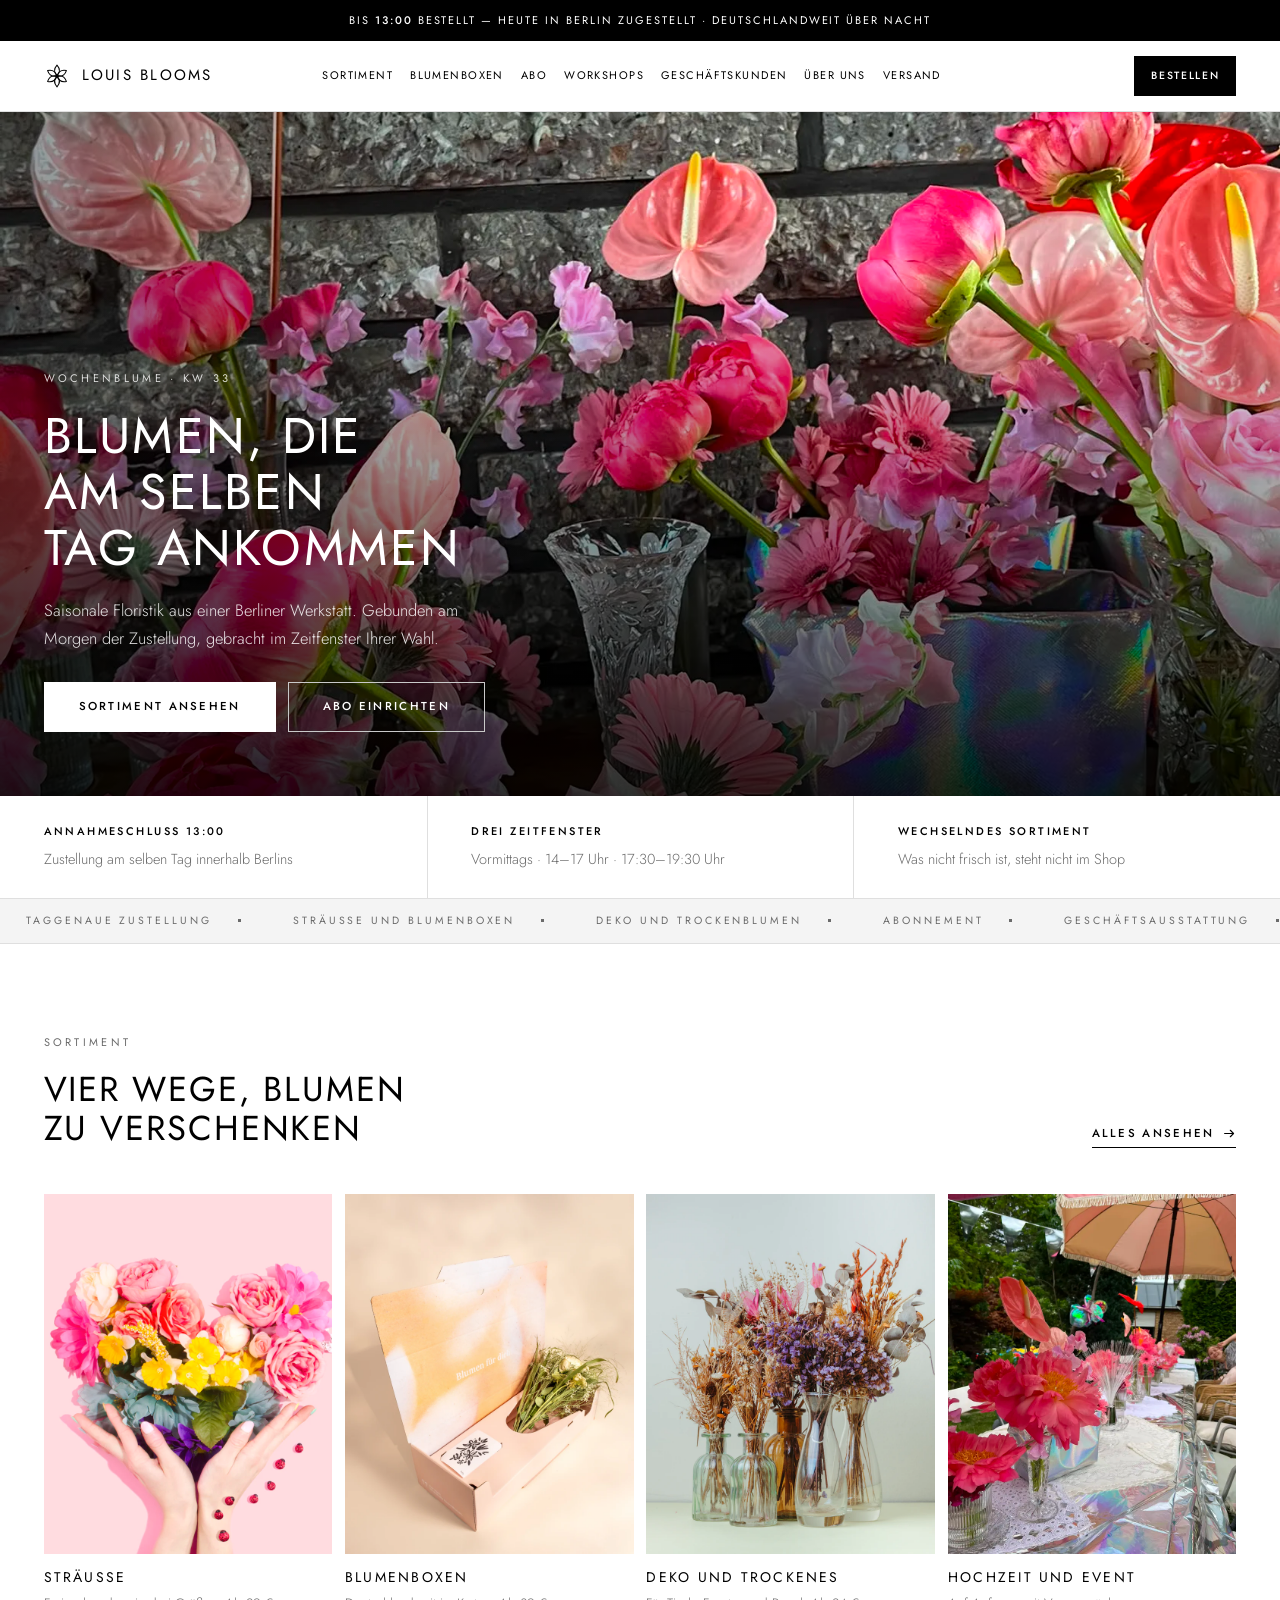
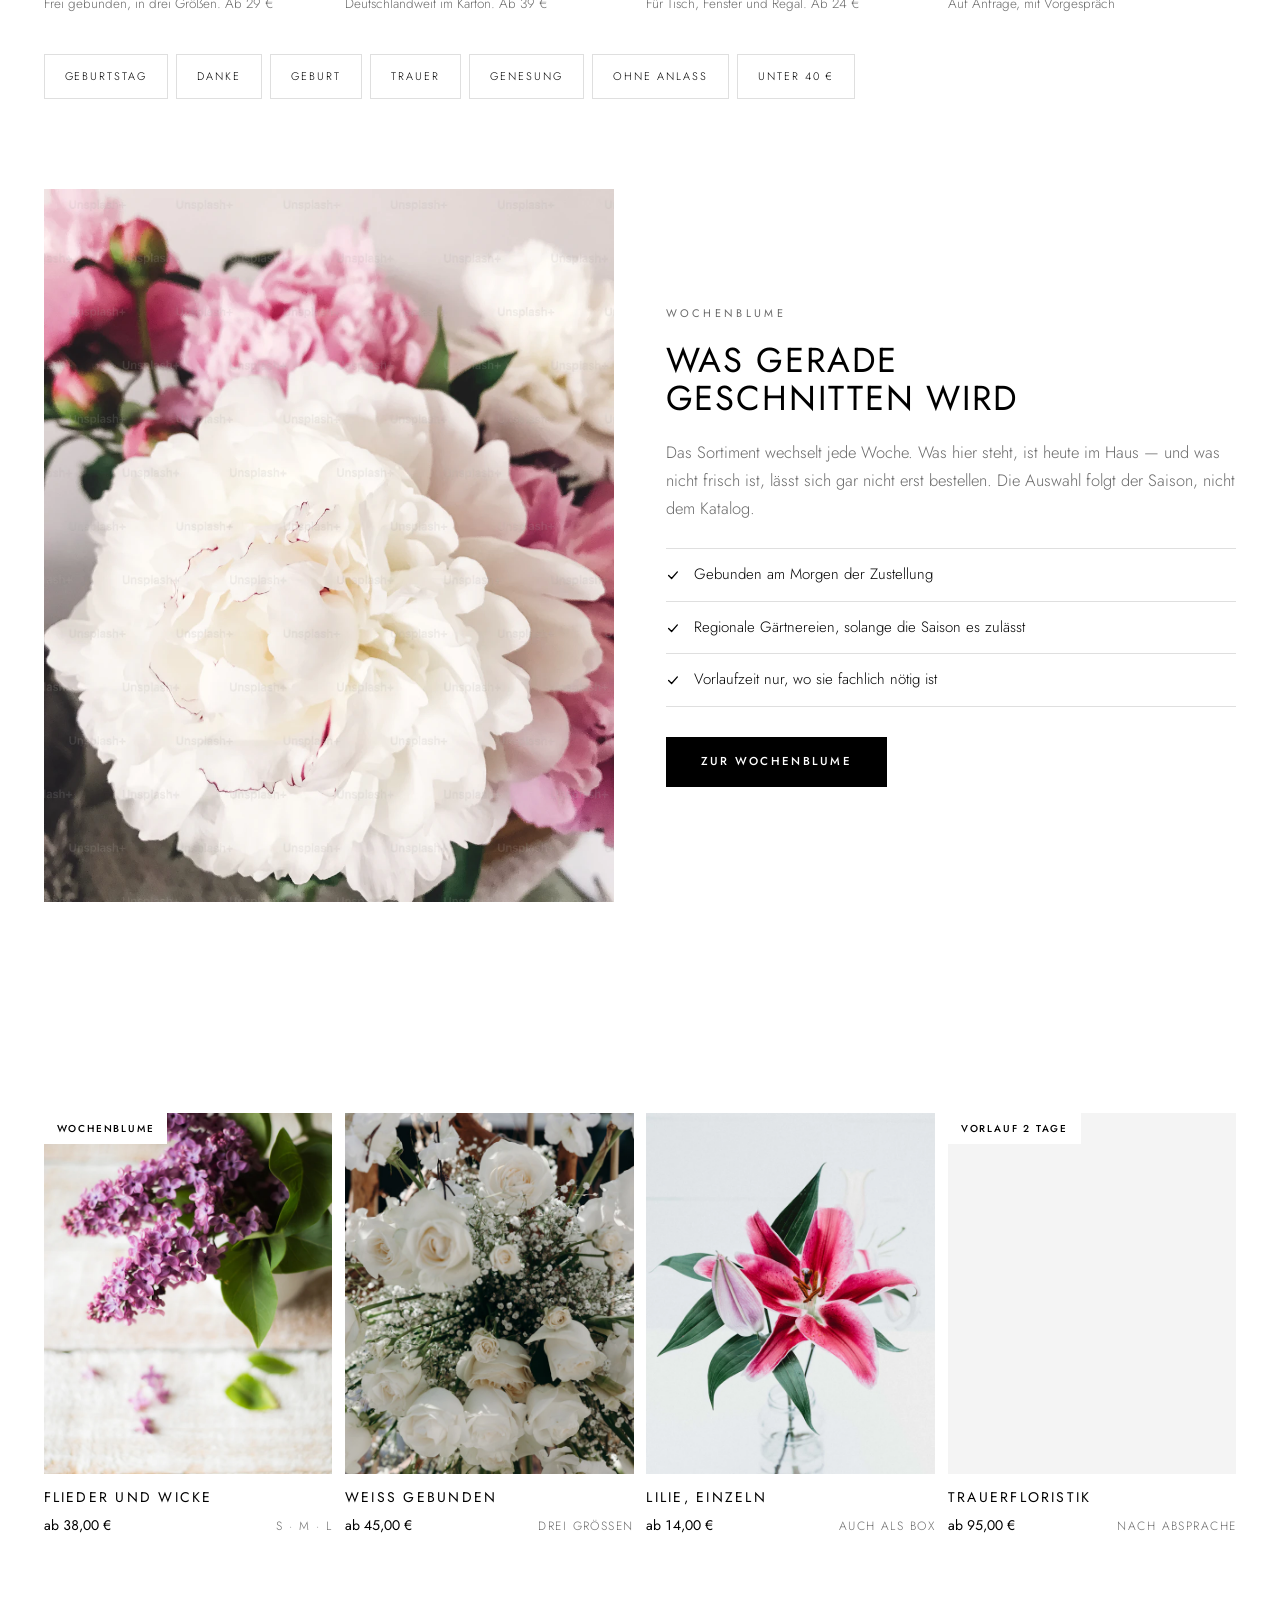
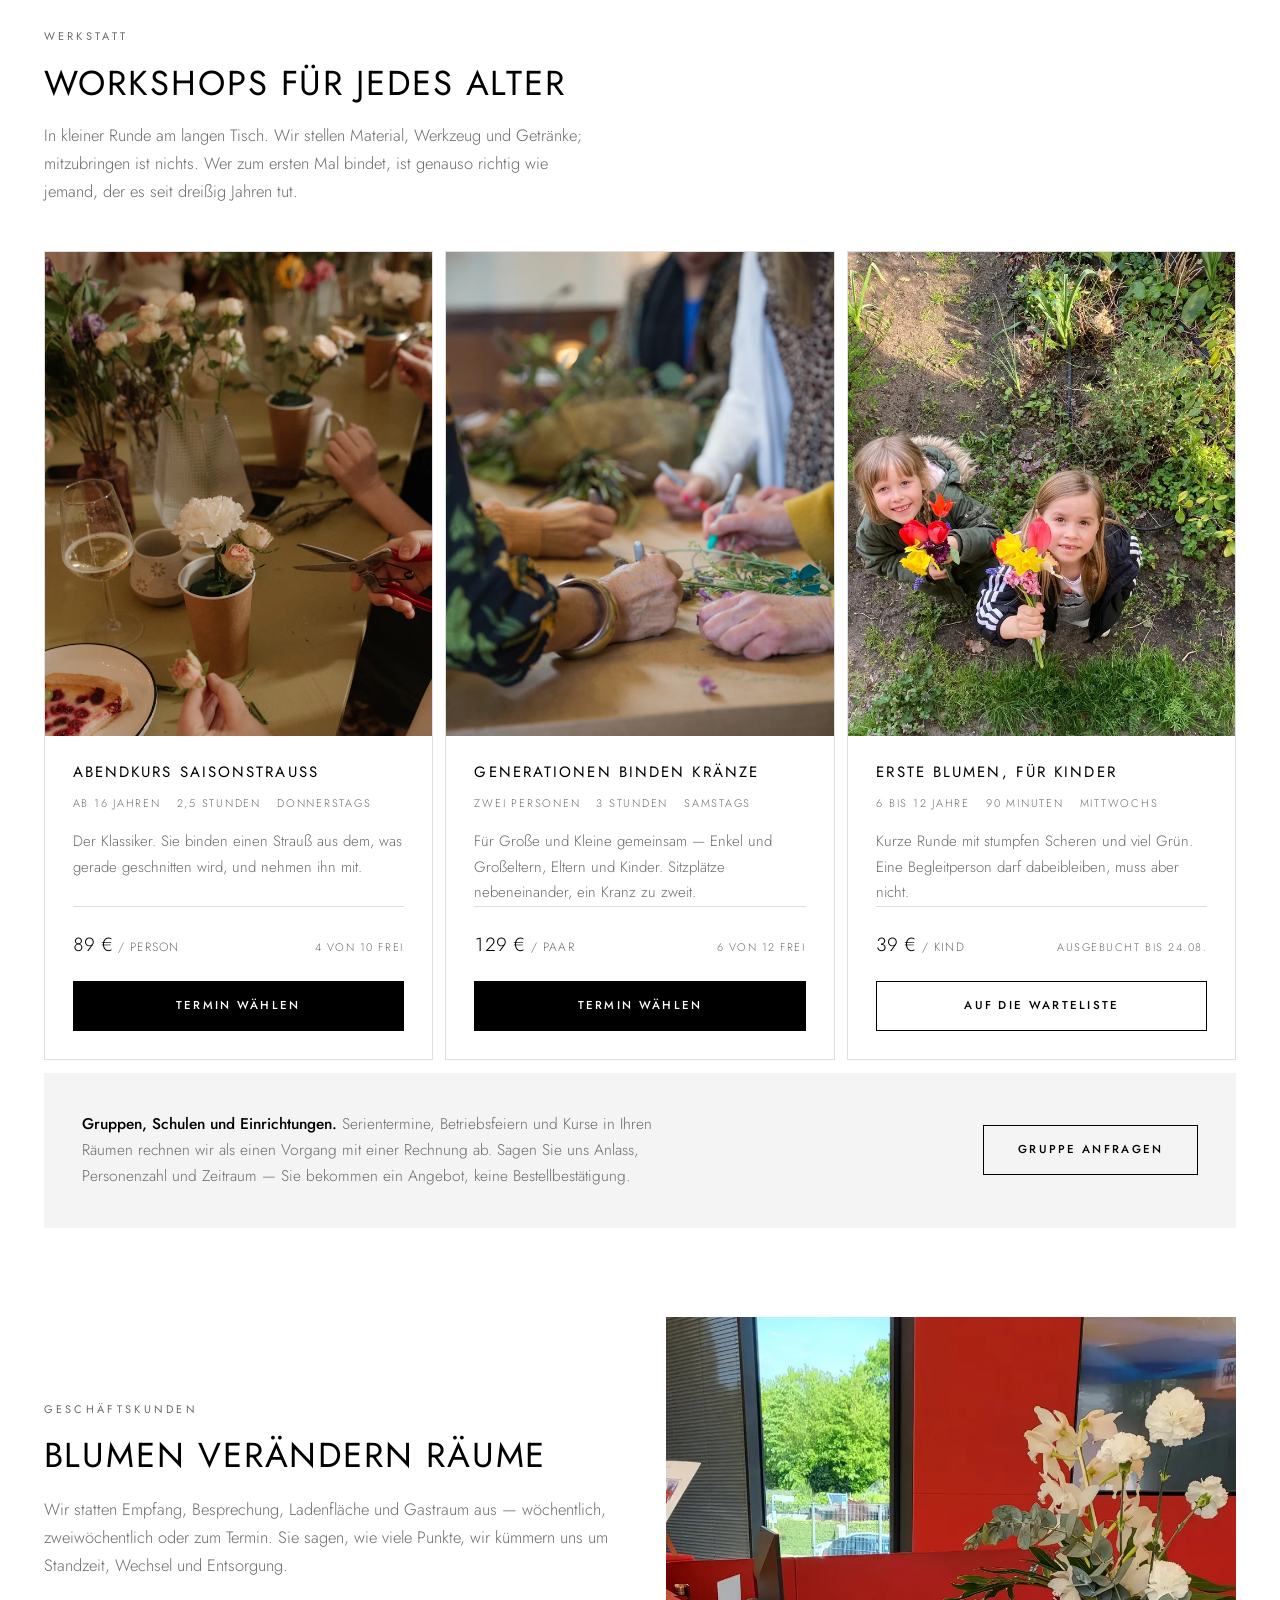
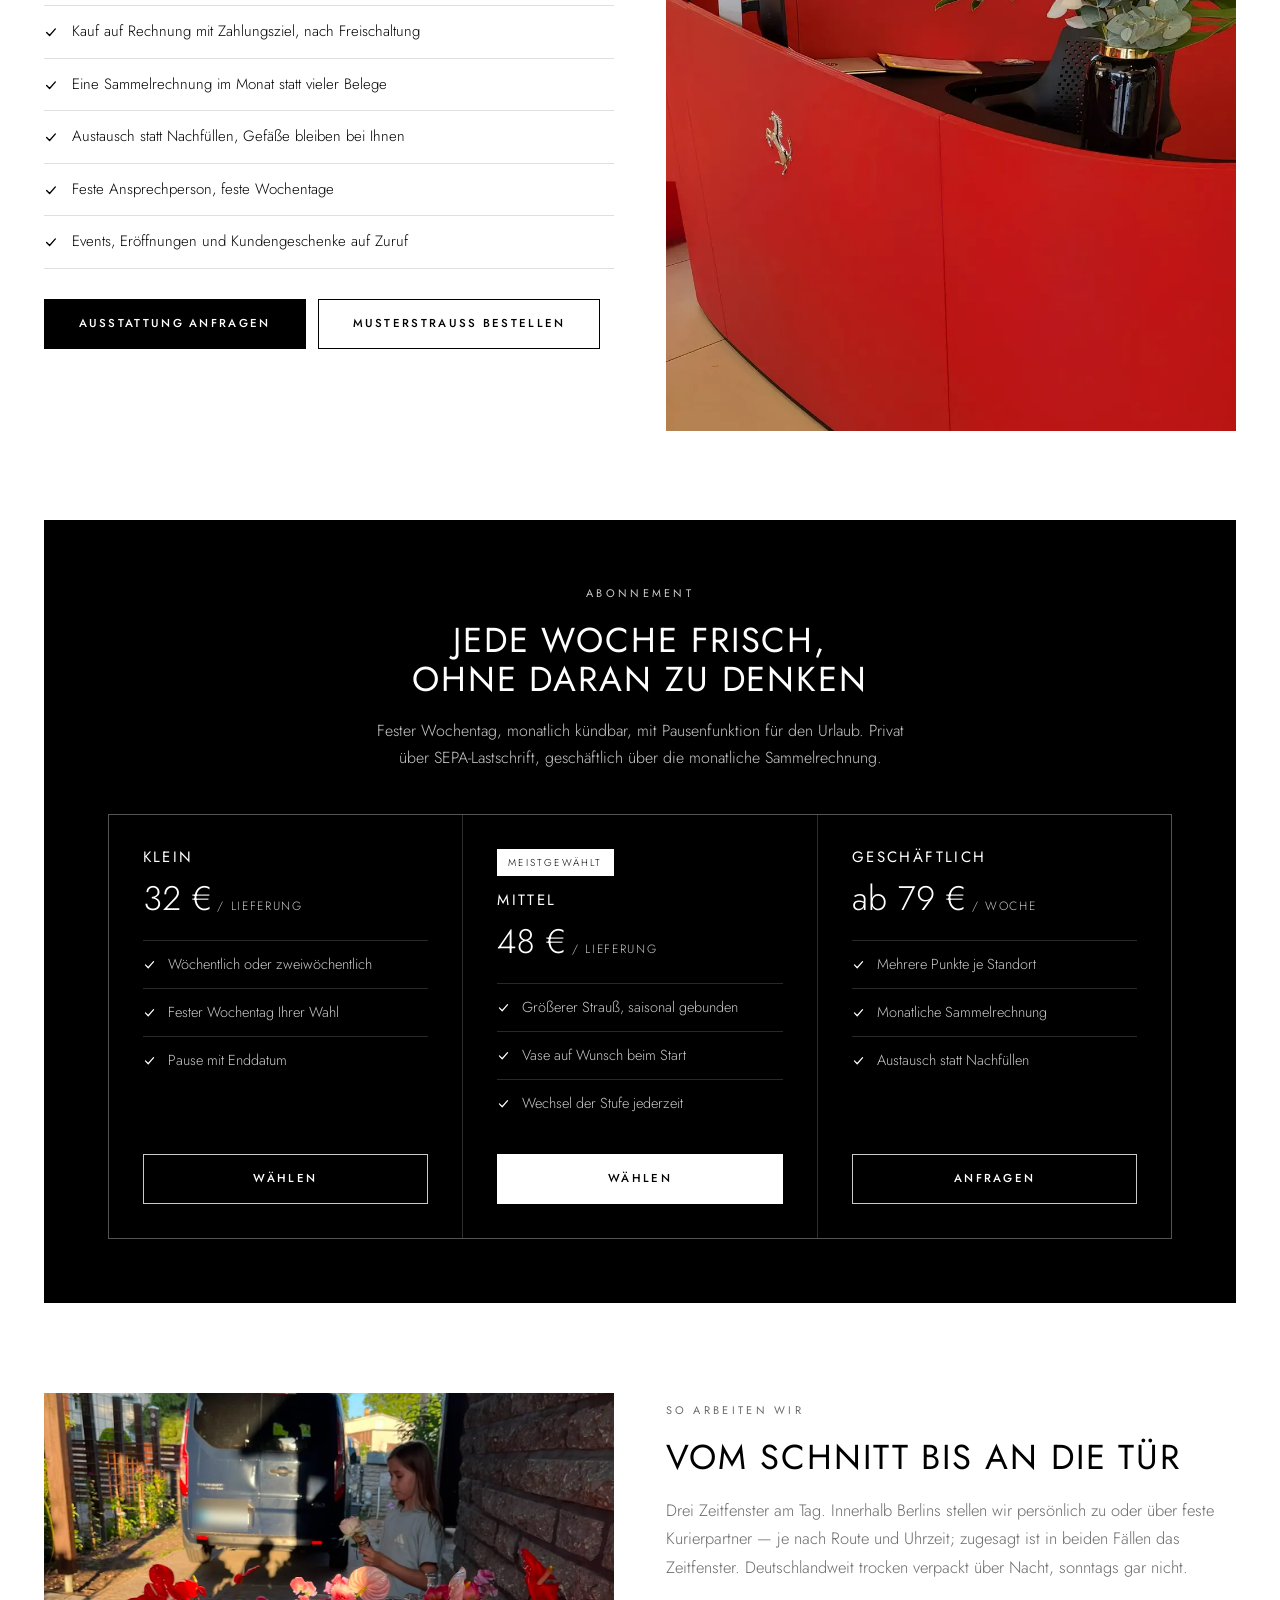
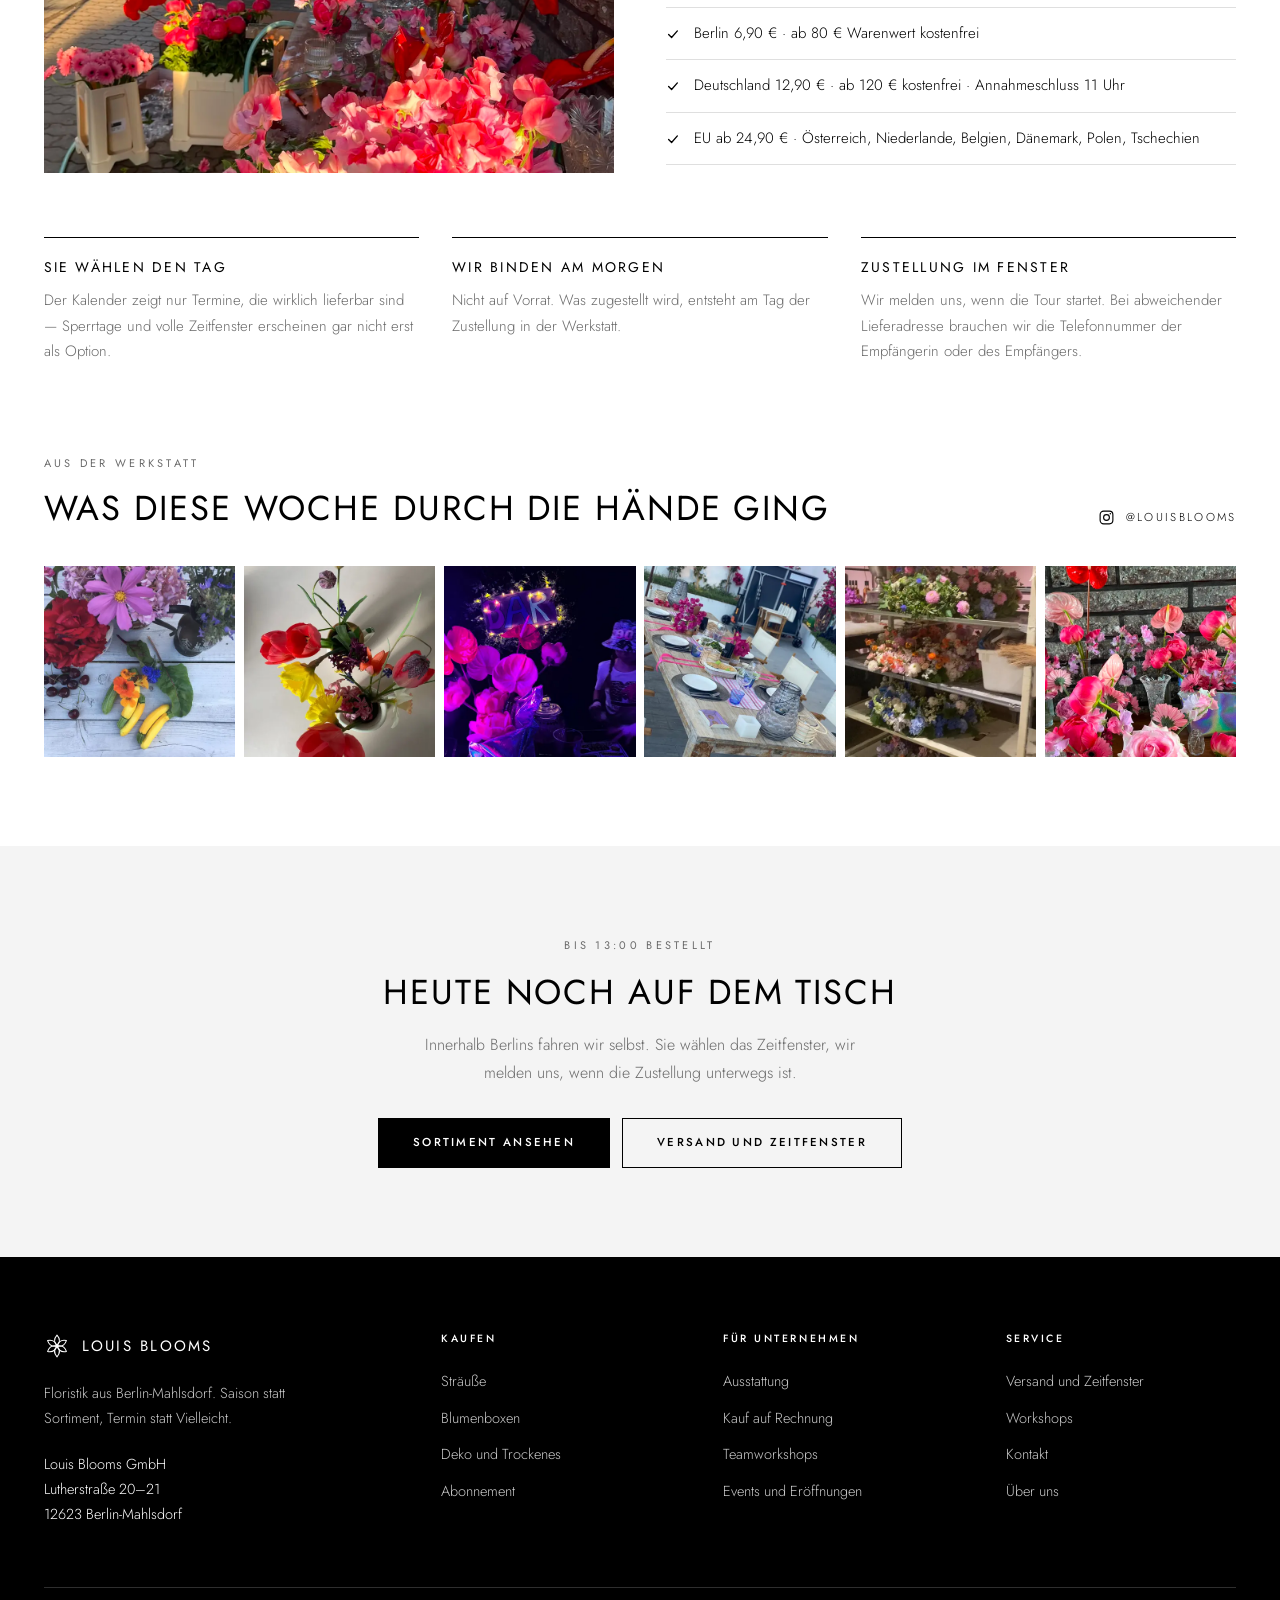
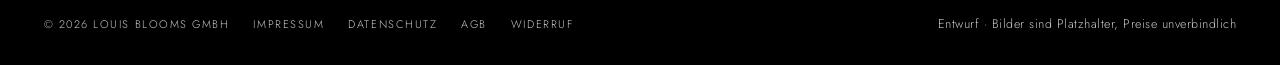
==== commit 3deea354: "Marke: Louis Blooms" ====
--- a/index.html
+++ b/index.html
@@ -3,7 +3,7 @@
 <head>
 <meta charset="utf-8">
 <meta name="viewport" content="width=device-width, initial-scale=1">
-<title>BLOOMOPTICA — Floristik aus Berlin, taggenau zugestellt</title>
+<title>LOUIS BLOOMS — Floristik aus Berlin, taggenau zugestellt</title>
 <meta name="description" content="Saisonale Floristik aus Berlin. Bis 13:00 bestellt, heute zugestellt. Sträuße, Blumenboxen, Deko, Abonnements, Ausstattung für Geschäftskunden und Workshops für jedes Alter.">
 <meta name="theme-color" content="#000000">
 
@@ -20,8 +20,8 @@
 
 <a class="skip" href="#main">Zum Inhalt springen</a>
 
-<!-- Logo: Rosette aus sechs Blaettern — Bluete und Objektivblende zugleich.
-     Mit dem Namen Bloomoptica traegt die Doppeldeutung wieder: bloom + optica. -->
+<!-- Logo: Rosette aus sechs Blaettern, radialsymmetrisch — eine Bluete.
+     Die frueher mitgedachte Objektivblende entfaellt mit dem Namen Louis Blooms. -->
 <svg width="0" height="0" style="position:absolute" aria-hidden="true" focusable="false">
   <symbol id="mark" viewBox="0 0 48 48">
     <g fill="none" stroke="currentColor" stroke-width="1.9" stroke-linejoin="round">
@@ -44,9 +44,9 @@
 
 <header class="nav">
   <div class="nav-inner">
-    <a class="logo" href="#" aria-label="Bloomoptica, zur Startseite">
+    <a class="logo" href="#" aria-label="Louis Blooms, zur Startseite">
       <svg aria-hidden="true"><use href="#mark"></use></svg>
-      <span class="word">Bloomoptica</span>
+      <span class="word">Louis Blooms</span>
     </a>
     <nav class="nav-links" aria-label="Hauptnavigation">
       <a href="#sortiment">Sortiment</a>
@@ -477,7 +477,7 @@
           <span class="eyebrow">Aus der Werkstatt</span>
           <h2 style="margin-top:16px">Was diese Woche durch die Hände ging</h2>
         </div>
-        <a class="handle" href="#"><svg aria-hidden="true"><use href="#ig"></use></svg> @bloomoptica</a>
+        <a class="handle" href="#"><svg aria-hidden="true"><use href="#ig"></use></svg> @louisblooms</a>
       </div>
 
       <div class="social-grid" data-reveal>
@@ -509,13 +509,13 @@
   <div class="wrap">
     <div class="f-top">
       <div>
-        <a class="logo" href="#" aria-label="Bloomoptica, zur Startseite">
+        <a class="logo" href="#" aria-label="Louis Blooms, zur Startseite">
           <svg aria-hidden="true"><use href="#mark"></use></svg>
-          <span class="word">Bloomoptica</span>
+          <span class="word">Louis Blooms</span>
         </a>
         <p>Floristik aus Berlin-Mahlsdorf. Saison statt Sortiment, Termin statt Vielleicht.</p>
         <address>
-          Bloomoptica GmbH<br>
+          Louis Blooms GmbH<br>
           Lutherstraße 20–21<br>
           12623 Berlin-Mahlsdorf
         </address>
@@ -547,7 +547,7 @@
     </div>
 
     <div class="f-bot">
-      <span>© 2026 Bloomoptica GmbH</span>
+      <span>© 2026 Louis Blooms GmbH</span>
       <a href="#">Impressum</a>
       <a href="#">Datenschutz</a>
       <a href="#">AGB</a>
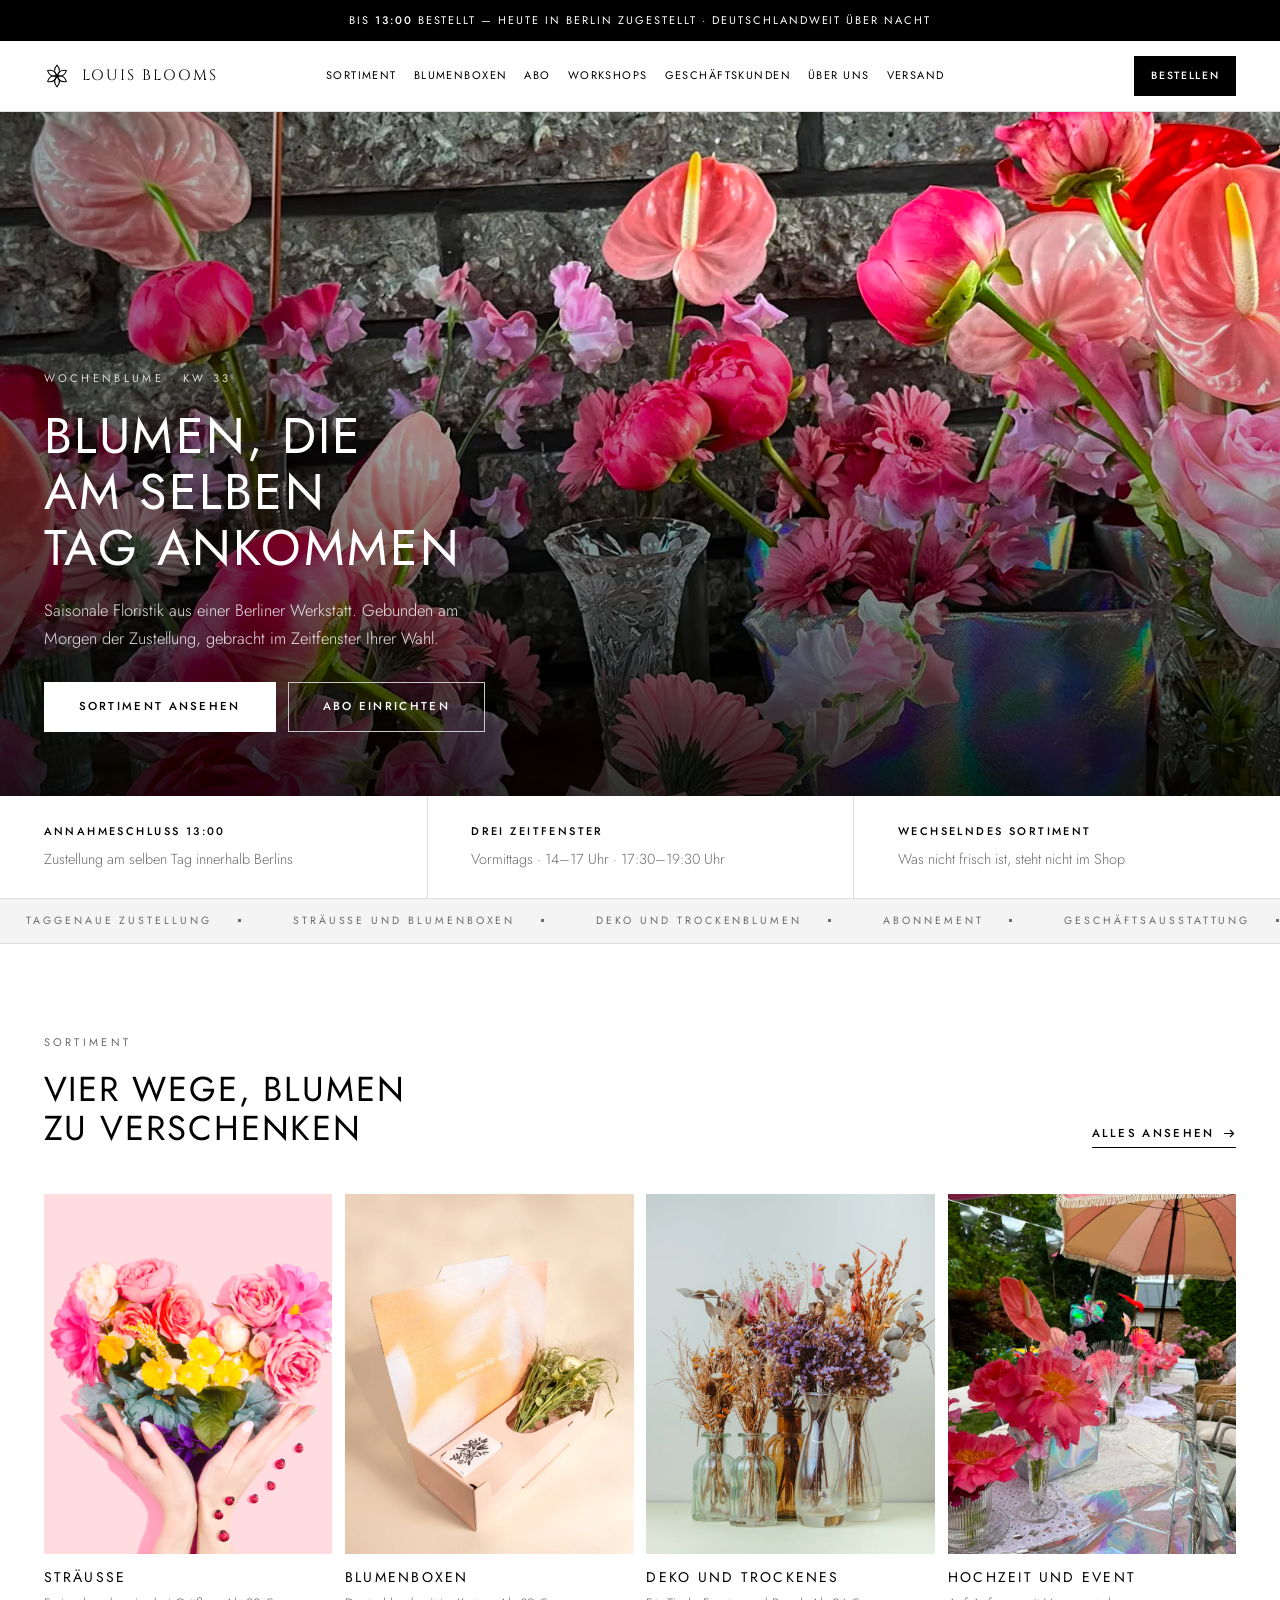
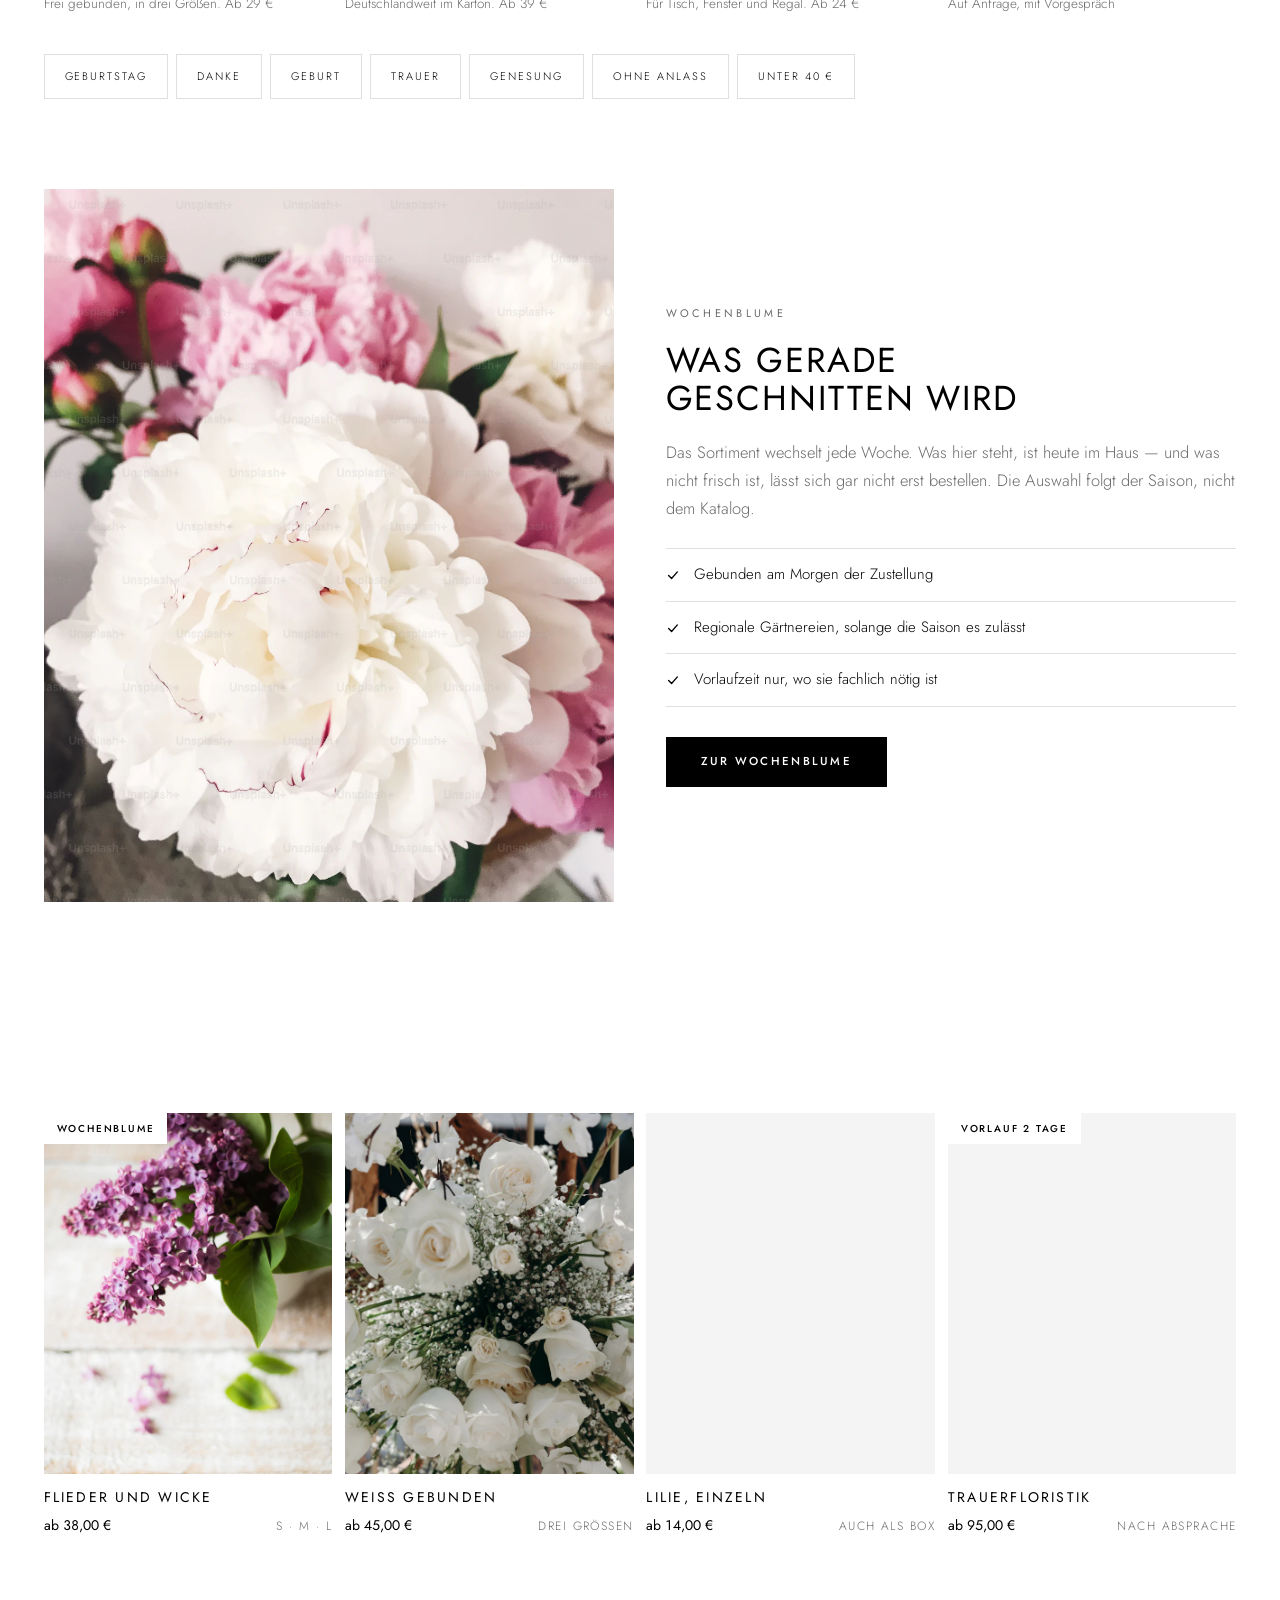
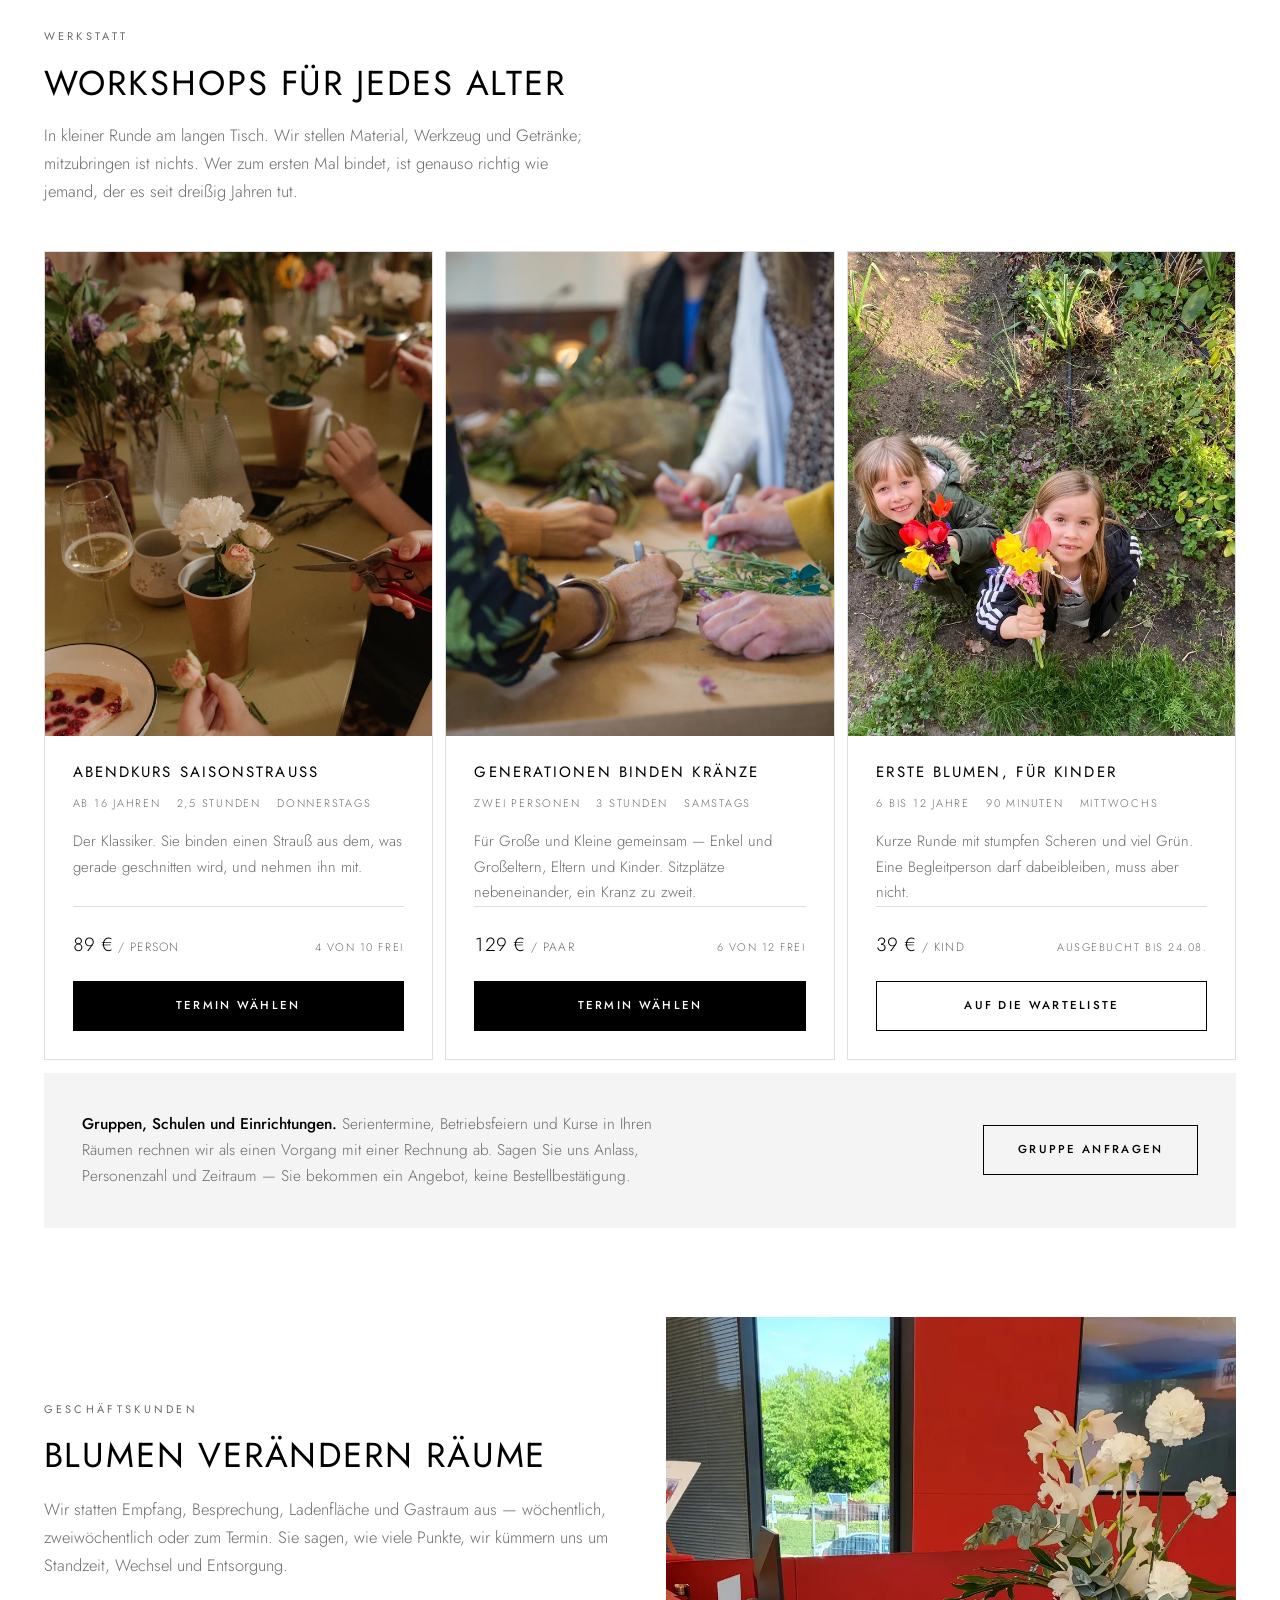
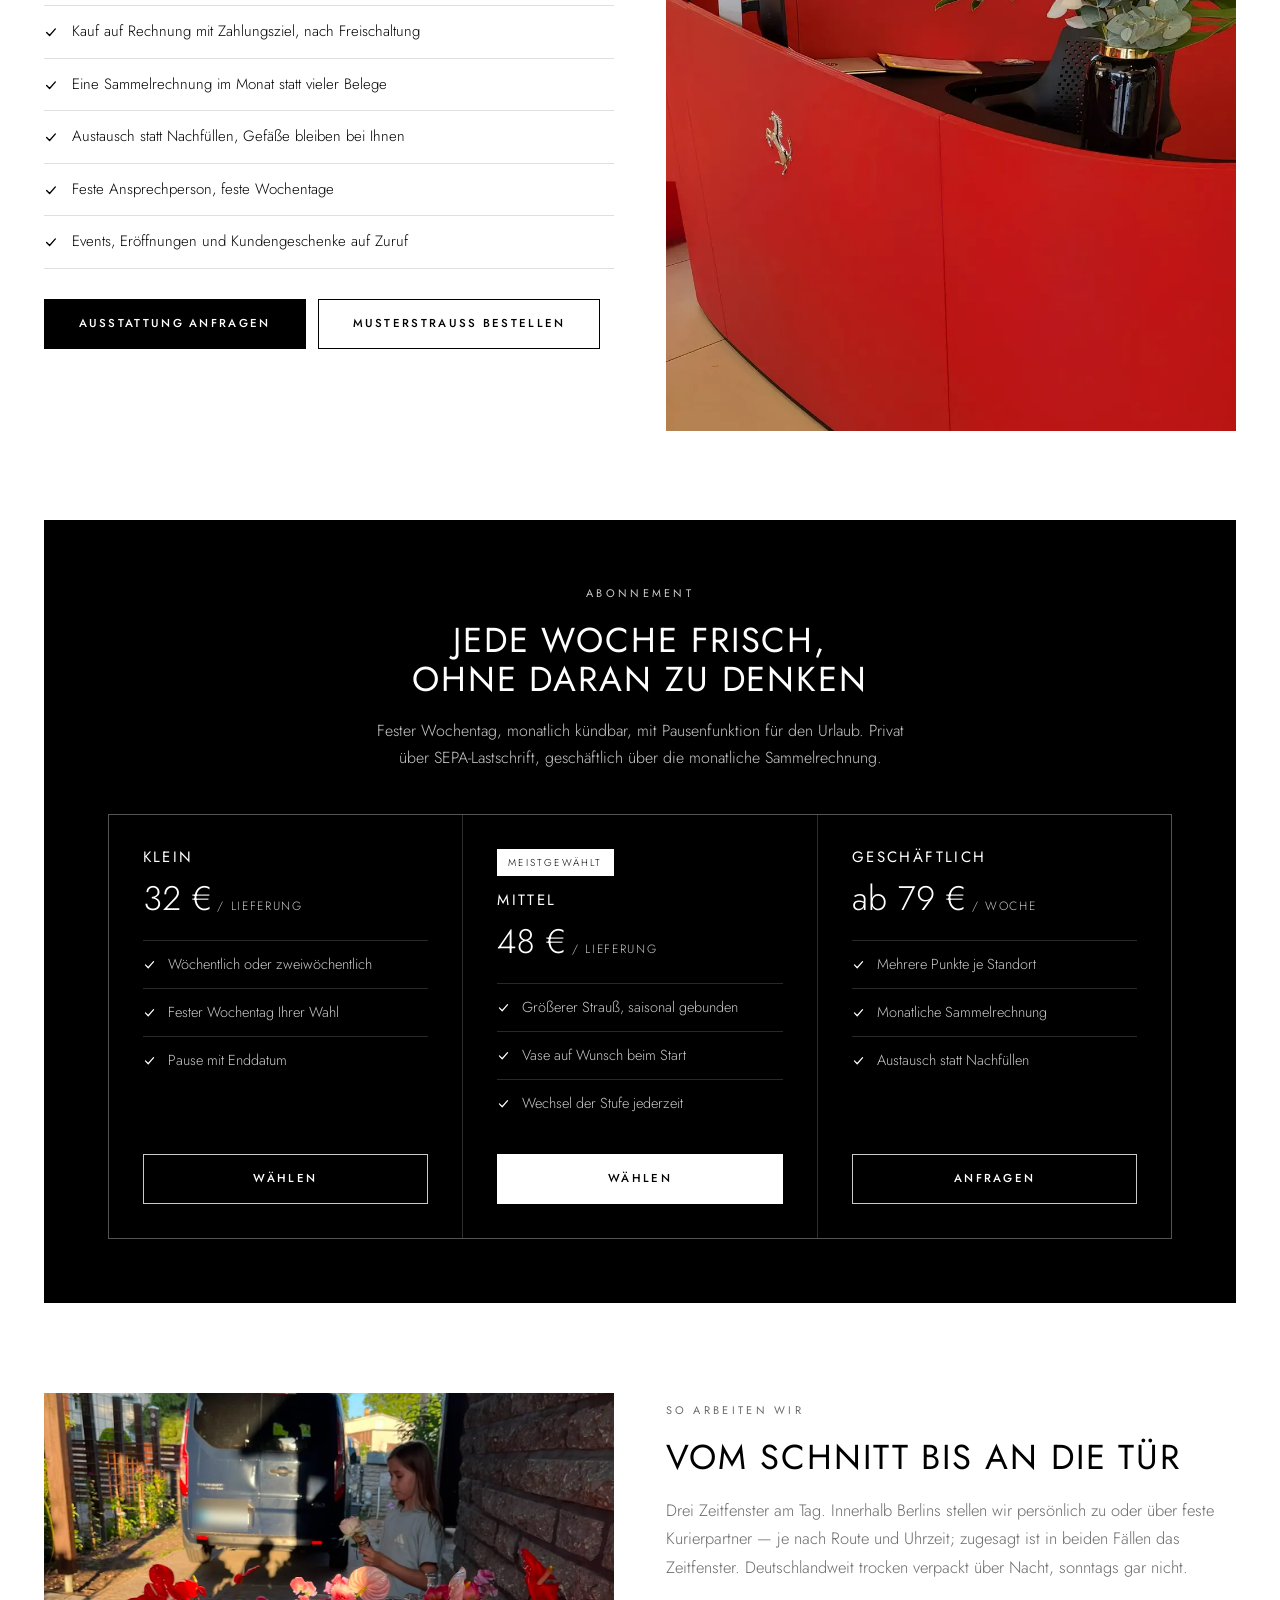
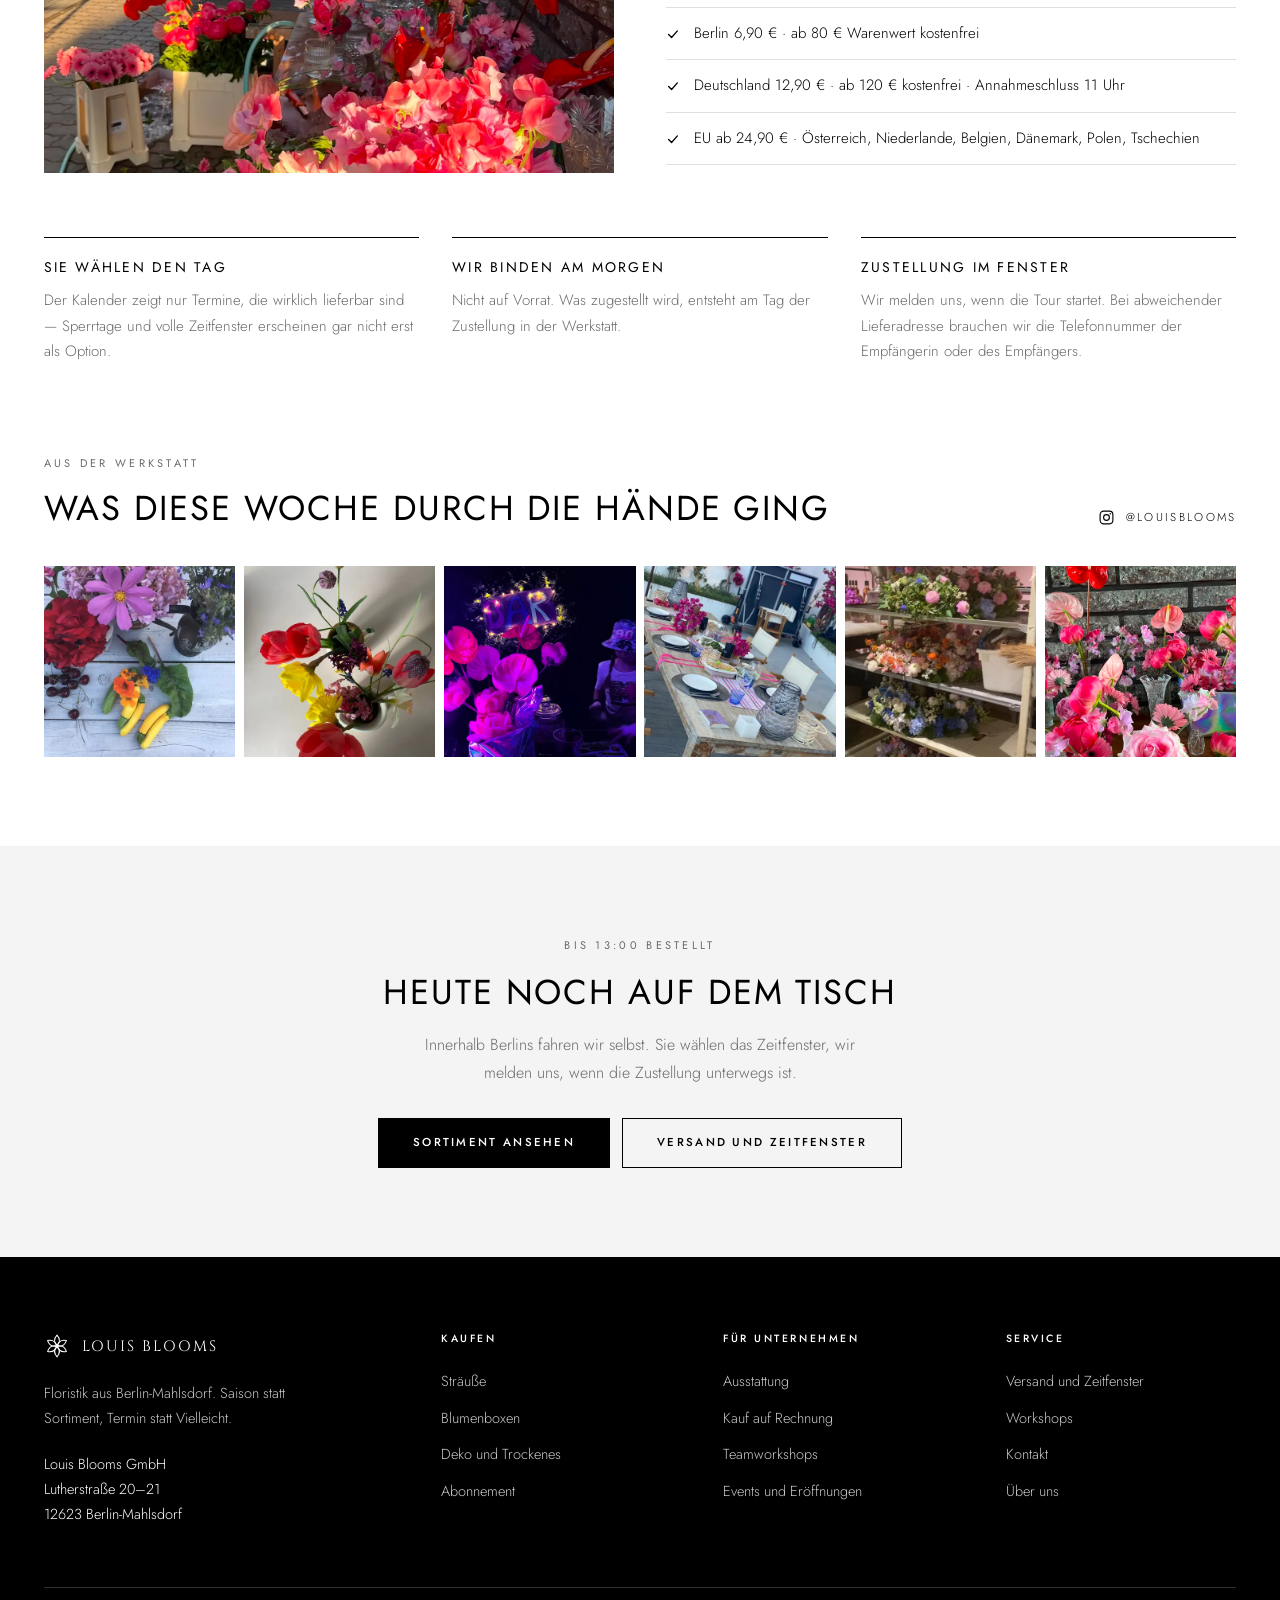
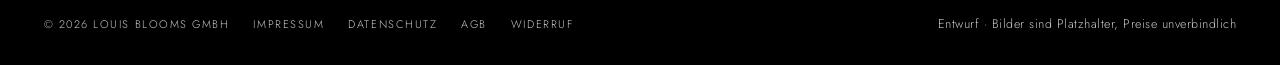
==== commit efe4e9be: "Wortmarke in Cinzel, nach dem Ladenschild" ====
--- a/index.html
+++ b/index.html
@@ -10,6 +10,7 @@
 <!-- Schrift selbst gehostet, kein Google-CDN (DSGVO). Jost steht stellvertretend
      fuer 'Brown' (Lineto), die Hausschrift von FLOWERBX - siehe fonts/fonts.css. -->
 <link rel="preload" as="font" type="font/woff2" href="fonts/jost-latin.woff2" crossorigin>
+<link rel="preload" as="font" type="font/woff2" href="fonts/cinzel-latin.woff2" crossorigin>
 <link rel="stylesheet" href="fonts/fonts.css">
 <link rel="preload" as="image" href="bilder/hero-wide.webp">
 
--- a/fonts/fonts.css
+++ b/fonts/fonts.css
@@ -11,3 +11,12 @@
   src:url('jost-latin.woff2') format('woff2');
   unicode-range:U+0000-00FF, U+0131, U+0152-0153, U+02BB-02BC, U+02C6, U+02DA, U+02DC, U+0304, U+0308, U+0329, U+2000-206F, U+20AC, U+2122, U+2191, U+2193, U+2212, U+2215, U+FEFF, U+FFFD;
 }
+
+/* Wortmarke: Cinzel, nach roemischen Inschriften geschnitten —
+   nimmt die Buchstabenformen des Ladenschilds auf. Nur fuer den Schriftzug,
+   Navigation und Fliesstext bleiben bei Jost. */
+@font-face{
+  font-family:'Cinzel'; font-style:normal; font-weight:400; font-display:swap;
+  src:url('cinzel-latin.woff2') format('woff2');
+  unicode-range:U+0000-00FF, U+0131, U+0152-0153, U+02BB-02BC, U+02C6, U+02DA, U+02DC, U+0304, U+0308, U+0329, U+2000-206F, U+20AC, U+2122, U+2191, U+2193, U+2212, U+2215, U+FEFF, U+FFFD;
+}
--- a/stil.css
+++ b/stil.css
@@ -120,7 +120,8 @@
 .logo{display:flex; align-items:center; gap:10px; flex:none}
 .logo svg{width:26px; height:26px; color:var(--ink)}
 .logo .word{
-  font-size:17px; font-weight:400; letter-spacing:.2em; text-transform:uppercase;
+  font-family:'Cinzel','Times New Roman',serif;
+  font-size:17px; font-weight:400; letter-spacing:.18em; text-transform:uppercase;
   color:var(--ink); line-height:1; padding-left:2px; white-space:nowrap;
 }
 
@@ -356,7 +357,7 @@
    ============================================================ */
 /* Zweiwortmarke braucht Platz — Reiter enger stellen, bevor sie umbrechen */
 @media (max-width:1280px){
-  .logo .word{font-size:15px; letter-spacing:.15em}
+  .logo .word{font-size:15px; letter-spacing:.13em}
   .nav-links{gap:17px}
   .nav-links a{font-size:11px; letter-spacing:.13em}
   .nav-right .btn{padding:0 16px; font-size:10.5px; letter-spacing:.16em}
